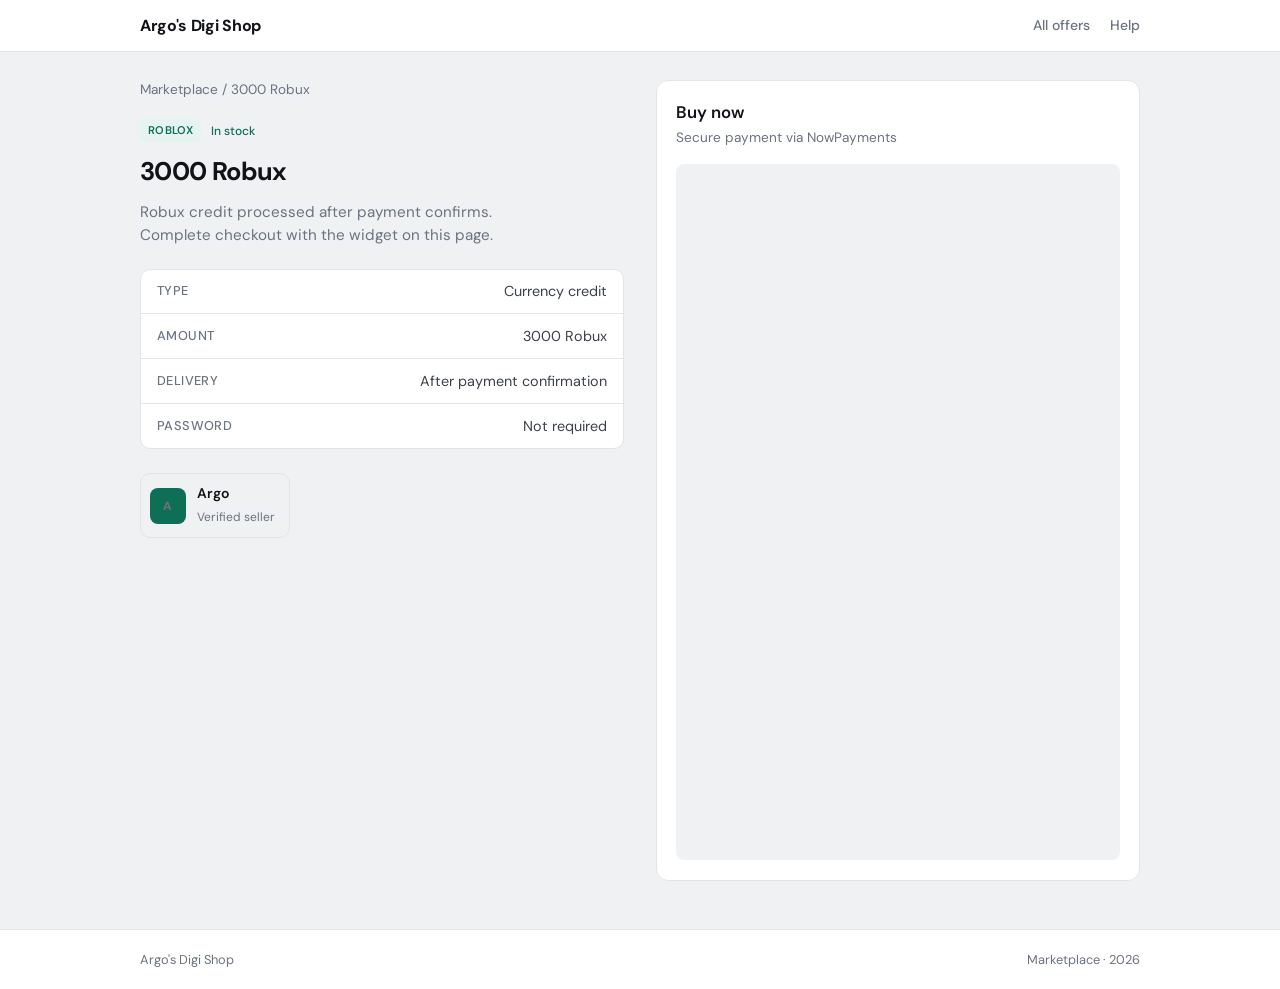
==== 3000-robux.html @ f6060c76 "Marketplace layout — product cards, seller meta, grid catalog" ====
<!DOCTYPE html>
<html lang="en">
<head>
  <meta charset="UTF-8">
  <meta name="viewport" content="width=device-width, initial-scale=1.0">
  <title>3000 Robux — Argo's Digi Shop</title>
  <meta name="description" content="Buy 3000 Robux. Secure NowPayments checkout.">
  <link rel="stylesheet" href="style.css">
  <link rel="preconnect" href="https://fonts.googleapis.com">
  <link rel="preconnect" href="https://fonts.gstatic.com" crossorigin>
  <link href="https://fonts.googleapis.com/css2?family=DM+Sans:ital,opsz,wght@0,9..40,400;0,9..40,500;0,9..40,600;0,9..40,700;1,9..40,400&display=swap" rel="stylesheet">
</head>
<body>
  <header class="header">
    <div class="wrap header-row">
      <a href="index.html" class="logo">Argo's Digi Shop</a>
      <nav class="nav">
        <a href="index.html#listings">All offers</a>
        <a href="index.html#faq">Help</a>
      </nav>
    </div>
  </header>

  <main>
    <section class="offer-page">
      <div class="wrap offer-layout">
        <div class="offer-detail">
          <p class="breadcrumb"><a href="index.html">Marketplace</a> / 3000 Robux</p>
          <div class="offer-detail-head">
            <span class="offer-cat">Roblox</span>
            <span class="offer-stock">In stock</span>
          </div>
          <h1>3000 Robux</h1>
          <p class="offer-lede">Robux credit processed after payment confirms. Complete checkout with the widget on this page.</p>
          <ul class="offer-specs">
            <li><span>Type</span> Currency credit</li>
            <li><span>Amount</span> 3000 Robux</li>
            <li><span>Delivery</span> After payment confirmation</li>
            <li><span>Password</span> Not required</li>
          </ul>
          <div class="seller-chip inline">
            <span class="seller-avatar">A</span>
            <div>
              <strong>Argo</strong>
              <span>Verified seller</span>
            </div>
          </div>
        </div>
        <div class="checkout-panel">
          <h2>Buy now</h2>
          <p class="checkout-note">Secure payment via NowPayments</p>
          <div class="widget">
            <iframe
              src="https://nowpayments.io/embeds/payment-widget?iid=6103315017"
              width="410"
              height="696"
              frameborder="0"
              scrolling="no"
              style="overflow-y: hidden;"
              title="Payment widget"
            ></iframe>
          </div>
        </div>
      </div>
    </section>
  </main>

  <footer class="footer">
    <div class="wrap footer-row">
      <span>Argo's Digi Shop</span>
      <span>Marketplace · 2026</span>
    </div>
  </footer>
</body>
</html>
---- style.css ----
* {
  margin: 0;
  padding: 0;
  box-sizing: border-box;
}

:root {
  --bg: #f0f1f3;
  --surface: #ffffff;
  --ink: #111318;
  --ink-soft: #3c414b;
  --muted: #6b7280;
  --line: #e2e4e8;
  --line-strong: #cdd1d8;
  --accent: #0f6e56;
  --accent-soft: #e6f4ef;
  --stock: #0f6e56;
  --font: "DM Sans", system-ui, -apple-system, sans-serif;
}

html {
  scroll-behavior: smooth;
}

body {
  font-family: var(--font);
  background: var(--bg);
  color: var(--ink);
  line-height: 1.5;
  min-height: 100vh;
  display: flex;
  flex-direction: column;
  -webkit-font-smoothing: antialiased;
}

.wrap {
  width: 100%;
  max-width: 1040px;
  margin: 0 auto;
  padding: 0 1.25rem;
}

/* Header */
.header {
  background: var(--surface);
  border-bottom: 1px solid var(--line);
  padding: 0.85rem 0;
  position: sticky;
  top: 0;
  z-index: 20;
}

.header-row {
  display: flex;
  align-items: center;
  gap: 1.25rem;
}

.logo {
  font-weight: 700;
  font-size: 1rem;
  color: var(--ink);
  text-decoration: none;
  letter-spacing: -0.02em;
  white-space: nowrap;
}

.header-search {
  flex: 1;
  max-width: 320px;
}

.header-search input {
  width: 100%;
  padding: 0.5rem 0.85rem;
  border: 1px solid var(--line);
  border-radius: 8px;
  font: inherit;
  font-size: 0.875rem;
  background: var(--bg);
  color: var(--muted);
}

.nav {
  display: flex;
  gap: 1.25rem;
  margin-left: auto;
}

.nav a {
  color: var(--muted);
  text-decoration: none;
  font-size: 0.875rem;
  font-weight: 500;
}

.nav a:hover {
  color: var(--ink);
}

/* Market bar */
.market-bar {
  background: var(--surface);
  border-bottom: 1px solid var(--line);
  padding: 1.5rem 0;
}

.market-bar-inner {
  display: flex;
  align-items: center;
  justify-content: space-between;
  gap: 1.5rem;
}

.market-bar h1 {
  font-size: 1.35rem;
  font-weight: 700;
  letter-spacing: -0.02em;
  margin-bottom: 0.2rem;
}

.market-bar p {
  color: var(--muted);
  font-size: 0.9rem;
}

.seller-chip {
  display: flex;
  align-items: center;
  gap: 0.7rem;
  background: var(--bg);
  border: 1px solid var(--line);
  border-radius: 10px;
  padding: 0.55rem 0.85rem 0.55rem 0.55rem;
}

.seller-chip.inline {
  margin-top: 1.5rem;
  width: fit-content;
}

.seller-avatar {
  width: 36px;
  height: 36px;
  border-radius: 8px;
  background: var(--accent);
  color: #fff;
  display: flex;
  align-items: center;
  justify-content: center;
  font-weight: 700;
  font-size: 0.9rem;
  flex-shrink: 0;
}

.seller-chip strong {
  display: block;
  font-size: 0.875rem;
  font-weight: 600;
}

.seller-chip span {
  font-size: 0.75rem;
  color: var(--muted);
}

/* Filters */
.filters-bar {
  padding: 0.85rem 0;
  border-bottom: 1px solid var(--line);
  background: var(--surface);
}

.filters-row {
  display: flex;
  align-items: center;
  gap: 0.5rem;
  flex-wrap: wrap;
}

.filter {
  font-size: 0.8rem;
  font-weight: 500;
  padding: 0.35rem 0.75rem;
  border-radius: 999px;
  border: 1px solid var(--line);
  color: var(--muted);
  background: var(--surface);
  cursor: default;
}

.filter.active {
  background: var(--ink);
  color: #fff;
  border-color: var(--ink);
}

.result-count {
  margin-left: auto;
  font-size: 0.8rem;
  color: var(--muted);
}

/* Listings grid */
.listings {
  padding: 1.5rem 0 3rem;
}

.listings-grid {
  display: grid;
  grid-template-columns: repeat(2, 1fr);
  gap: 1rem;
}

.offer {
  background: var(--surface);
  border: 1px solid var(--line);
  border-radius: 12px;
  padding: 1.2rem 1.25rem;
  text-decoration: none;
  color: inherit;
  display: flex;
  flex-direction: column;
  transition: border-color 0.15s, box-shadow 0.15s;
}

.offer:hover {
  border-color: var(--line-strong);
  box-shadow: 0 2px 12px rgba(17, 19, 24, 0.06);
}

.offer-top {
  display: flex;
  align-items: center;
  justify-content: space-between;
  margin-bottom: 0.75rem;
}

.offer-cat {
  font-size: 0.7rem;
  font-weight: 600;
  letter-spacing: 0.03em;
  text-transform: uppercase;
  color: var(--accent);
  background: var(--accent-soft);
  padding: 0.2rem 0.5rem;
  border-radius: 4px;
}

.offer-stock {
  font-size: 0.75rem;
  font-weight: 500;
  color: var(--stock);
}

.offer h2 {
  font-size: 1.1rem;
  font-weight: 600;
  letter-spacing: -0.015em;
  margin-bottom: 0.35rem;
}

.offer-desc {
  color: var(--muted);
  font-size: 0.875rem;
  flex: 1;
  margin-bottom: 1rem;
}

.offer-bottom {
  display: flex;
  align-items: center;
  justify-content: space-between;
  padding-top: 0.9rem;
  border-top: 1px solid var(--line);
}

.price-label {
  display: block;
  font-size: 0.7rem;
  color: var(--muted);
  text-transform: uppercase;
  letter-spacing: 0.04em;
}

.price-val {
  font-weight: 600;
  font-size: 0.95rem;
}

.offer-btn {
  font-size: 0.85rem;
  font-weight: 600;
  background: var(--ink);
  color: #fff;
  padding: 0.45rem 0.9rem;
  border-radius: 7px;
}

.offer:hover .offer-btn {
  background: var(--accent);
}

/* FAQ */
.faq {
  padding: 2.5rem 0 3.5rem;
  border-top: 1px solid var(--line);
  background: var(--surface);
}

.section-title {
  font-size: 1.05rem;
  font-weight: 600;
  margin-bottom: 1.25rem;
  letter-spacing: -0.01em;
}

.faq-grid {
  display: grid;
  grid-template-columns: repeat(3, 1fr);
  gap: 1.5rem;
}

.faq-item h3 {
  font-size: 0.9rem;
  font-weight: 600;
  margin-bottom: 0.35rem;
}

.faq-item p {
  color: var(--muted);
  font-size: 0.875rem;
}

/* Offer detail page */
.offer-page {
  padding: 1.75rem 0 3rem;
}

.offer-layout {
  display: grid;
  grid-template-columns: 1fr 1fr;
  gap: 2rem;
  align-items: start;
}

.breadcrumb {
  font-size: 0.85rem;
  color: var(--muted);
  margin-bottom: 1.15rem;
}

.breadcrumb a {
  color: var(--muted);
  text-decoration: none;
}

.breadcrumb a:hover {
  color: var(--ink);
}

.offer-detail-head {
  display: flex;
  align-items: center;
  gap: 0.65rem;
  margin-bottom: 0.65rem;
}

.offer-detail h1 {
  font-size: 1.6rem;
  font-weight: 700;
  letter-spacing: -0.025em;
  margin-bottom: 0.65rem;
}

.offer-lede {
  color: var(--muted);
  font-size: 0.95rem;
  margin-bottom: 1.35rem;
  max-width: 40ch;
}

.offer-specs {
  list-style: none;
  border: 1px solid var(--line);
  border-radius: 10px;
  background: var(--surface);
  overflow: hidden;
}

.offer-specs li {
  display: flex;
  justify-content: space-between;
  gap: 1rem;
  padding: 0.7rem 1rem;
  font-size: 0.9rem;
  border-bottom: 1px solid var(--line);
  color: var(--ink-soft);
}

.offer-specs li:last-child {
  border-bottom: none;
}

.offer-specs li span {
  color: var(--muted);
  font-weight: 500;
  font-size: 0.8rem;
  text-transform: uppercase;
  letter-spacing: 0.03em;
}

.checkout-panel {
  background: var(--surface);
  border: 1px solid var(--line);
  border-radius: 12px;
  padding: 1.2rem;
  position: sticky;
  top: 4.5rem;
}

.checkout-panel h2 {
  font-size: 1.05rem;
  font-weight: 600;
  margin-bottom: 0.15rem;
}

.checkout-note {
  color: var(--muted);
  font-size: 0.85rem;
  margin-bottom: 1rem;
}

.widget {
  display: flex;
  justify-content: center;
  overflow: hidden;
  border-radius: 8px;
  background: var(--bg);
}

.widget iframe {
  max-width: 100%;
  border: none;
}

/* Footer */
.footer {
  margin-top: auto;
  padding: 1.25rem 0;
  border-top: 1px solid var(--line);
  background: var(--surface);
}

.footer-row {
  display: flex;
  justify-content: space-between;
  font-size: 0.8rem;
  color: var(--muted);
}

@media (max-width: 800px) {
  .listings-grid {
    grid-template-columns: 1fr;
  }

  .faq-grid {
    grid-template-columns: 1fr;
  }

  .offer-layout {
    grid-template-columns: 1fr;
  }

  .checkout-panel {
    position: static;
  }

  .market-bar-inner {
    flex-direction: column;
    align-items: flex-start;
  }

  .header-search {
    display: none;
  }
}
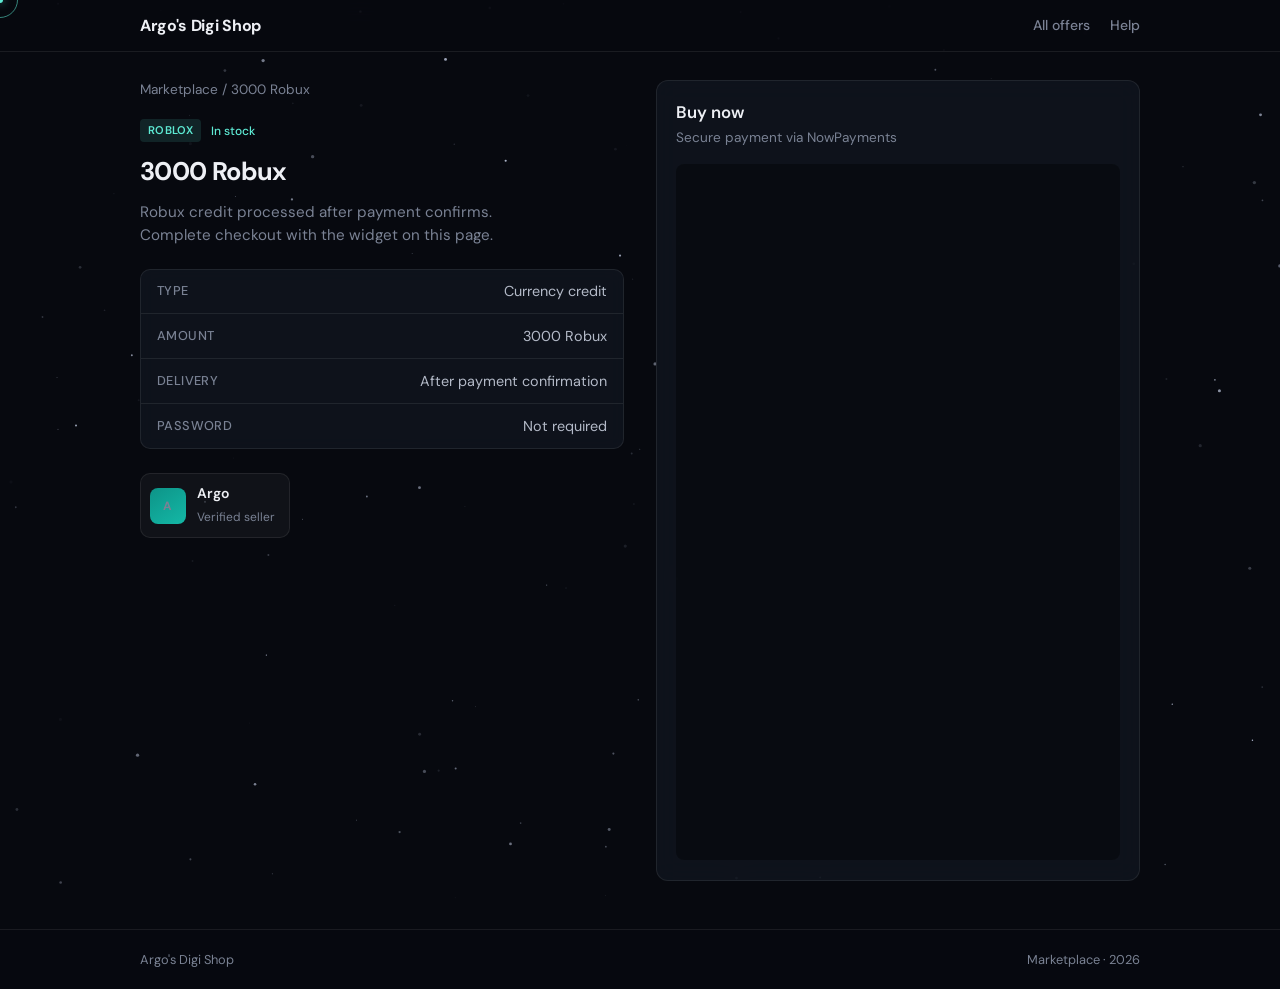
==== commit 2bb0088f: "Dark space theme, starfield, custom cursor, Korblox Deathspeaker" ====
--- a/3000-robux.html
+++ b/3000-robux.html
@@ -11,6 +11,10 @@
   <link href="https://fonts.googleapis.com/css2?family=DM+Sans:ital,opsz,wght@0,9..40,400;0,9..40,500;0,9..40,600;0,9..40,700;1,9..40,400&display=swap" rel="stylesheet">
 </head>
 <body>
+  <canvas id="stars" aria-hidden="true"></canvas>
+  <div class="cursor" id="cursor"></div>
+  <div class="cursor-dot" id="cursor-dot"></div>
+
   <header class="header">
     <div class="wrap header-row">
       <a href="index.html" class="logo">Argo's Digi Shop</a>
@@ -71,5 +75,8 @@
       <span>Marketplace · 2026</span>
     </div>
   </footer>
+
+  <script src="stars.js"></script>
+  <script src="cursor.js"></script>
 </body>
 </html>
--- a/style.css
+++ b/style.css
@@ -5,16 +5,17 @@
 }
 
 :root {
-  --bg: #f0f1f3;
-  --surface: #ffffff;
-  --ink: #111318;
-  --ink-soft: #3c414b;
-  --muted: #6b7280;
-  --line: #e2e4e8;
-  --line-strong: #cdd1d8;
-  --accent: #0f6e56;
-  --accent-soft: #e6f4ef;
-  --stock: #0f6e56;
+  --bg: #07090f;
+  --surface: rgba(16, 20, 30, 0.85);
+  --surface-solid: #10141e;
+  --ink: #eef0f5;
+  --ink-soft: #b4bac8;
+  --muted: #7a8294;
+  --line: rgba(255, 255, 255, 0.08);
+  --line-strong: rgba(255, 255, 255, 0.14);
+  --accent: #5eead4;
+  --accent-soft: rgba(94, 234, 212, 0.12);
+  --stock: #5eead4;
   --font: "DM Sans", system-ui, -apple-system, sans-serif;
 }
 
@@ -31,6 +32,58 @@
   display: flex;
   flex-direction: column;
   -webkit-font-smoothing: antialiased;
+  cursor: none;
+  position: relative;
+}
+
+body.touch {
+  cursor: auto;
+}
+
+#stars {
+  position: fixed;
+  inset: 0;
+  width: 100%;
+  height: 100%;
+  z-index: 0;
+  pointer-events: none;
+}
+
+.cursor,
+.cursor-dot {
+  position: fixed;
+  top: 0;
+  left: 0;
+  pointer-events: none;
+  z-index: 9999;
+  border-radius: 50%;
+  transform: translate(-50%, -50%);
+}
+
+.cursor {
+  width: 36px;
+  height: 36px;
+  border: 1.5px solid rgba(94, 234, 212, 0.55);
+  transition: width 0.15s, height 0.15s, border-color 0.15s, background 0.15s;
+}
+
+.cursor.hover {
+  width: 48px;
+  height: 48px;
+  border-color: var(--accent);
+  background: rgba(94, 234, 212, 0.08);
+}
+
+.cursor-dot {
+  width: 6px;
+  height: 6px;
+  background: var(--accent);
+  box-shadow: 0 0 10px rgba(94, 234, 212, 0.6);
+}
+
+body.touch .cursor,
+body.touch .cursor-dot {
+  display: none;
 }
 
 .wrap {
@@ -38,11 +91,22 @@
   max-width: 1040px;
   margin: 0 auto;
   padding: 0 1.25rem;
+  position: relative;
+  z-index: 1;
+}
+
+main,
+.header,
+.footer {
+  position: relative;
+  z-index: 1;
 }
 
 /* Header */
 .header {
-  background: var(--surface);
+  background: rgba(7, 9, 15, 0.75);
+  backdrop-filter: blur(14px);
+  -webkit-backdrop-filter: blur(14px);
   border-bottom: 1px solid var(--line);
   padding: 0.85rem 0;
   position: sticky;
@@ -77,7 +141,11 @@
   border-radius: 8px;
   font: inherit;
   font-size: 0.875rem;
-  background: var(--bg);
+  background: rgba(255, 255, 255, 0.04);
+  color: var(--muted);
+}
+
+.header-search input::placeholder {
   color: var(--muted);
 }
 
@@ -100,9 +168,10 @@
 
 /* Market bar */
 .market-bar {
-  background: var(--surface);
+  background: rgba(16, 20, 30, 0.55);
   border-bottom: 1px solid var(--line);
   padding: 1.5rem 0;
+  backdrop-filter: blur(8px);
 }
 
 .market-bar-inner {
@@ -128,7 +197,7 @@
   display: flex;
   align-items: center;
   gap: 0.7rem;
-  background: var(--bg);
+  background: rgba(255, 255, 255, 0.04);
   border: 1px solid var(--line);
   border-radius: 10px;
   padding: 0.55rem 0.85rem 0.55rem 0.55rem;
@@ -143,8 +212,8 @@
   width: 36px;
   height: 36px;
   border-radius: 8px;
-  background: var(--accent);
-  color: #fff;
+  background: linear-gradient(145deg, #0d9488, #14b8a6);
+  color: #042f2e;
   display: flex;
   align-items: center;
   justify-content: center;
@@ -168,7 +237,7 @@
 .filters-bar {
   padding: 0.85rem 0;
   border-bottom: 1px solid var(--line);
-  background: var(--surface);
+  background: rgba(16, 20, 30, 0.4);
 }
 
 .filters-row {
@@ -185,13 +254,13 @@
   border-radius: 999px;
   border: 1px solid var(--line);
   color: var(--muted);
-  background: var(--surface);
-  cursor: default;
+  background: transparent;
+  cursor: none;
 }
 
 .filter.active {
   background: var(--ink);
-  color: #fff;
+  color: var(--bg);
   border-color: var(--ink);
 }
 
@@ -201,7 +270,7 @@
   color: var(--muted);
 }
 
-/* Listings grid */
+/* Listings */
 .listings {
   padding: 1.5rem 0 3rem;
 }
@@ -221,12 +290,14 @@
   color: inherit;
   display: flex;
   flex-direction: column;
-  transition: border-color 0.15s, box-shadow 0.15s;
+  backdrop-filter: blur(10px);
+  transition: border-color 0.15s, box-shadow 0.15s, background 0.15s;
 }
 
 .offer:hover {
-  border-color: var(--line-strong);
-  box-shadow: 0 2px 12px rgba(17, 19, 24, 0.06);
+  border-color: rgba(94, 234, 212, 0.35);
+  box-shadow: 0 0 24px rgba(94, 234, 212, 0.08);
+  background: rgba(20, 26, 38, 0.9);
 }
 
 .offer-top {
@@ -292,20 +363,23 @@
   font-size: 0.85rem;
   font-weight: 600;
   background: var(--ink);
-  color: #fff;
+  color: var(--bg);
   padding: 0.45rem 0.9rem;
   border-radius: 7px;
+  transition: background 0.15s, color 0.15s;
 }
 
 .offer:hover .offer-btn {
   background: var(--accent);
+  color: #042f2e;
 }
 
 /* FAQ */
 .faq {
   padding: 2.5rem 0 3.5rem;
   border-top: 1px solid var(--line);
-  background: var(--surface);
+  background: rgba(16, 20, 30, 0.5);
+  backdrop-filter: blur(8px);
 }
 
 .section-title {
@@ -332,7 +406,7 @@
   font-size: 0.875rem;
 }
 
-/* Offer detail page */
+/* Offer page */
 .offer-page {
   padding: 1.75rem 0 3rem;
 }
@@ -386,6 +460,7 @@
   border-radius: 10px;
   background: var(--surface);
   overflow: hidden;
+  backdrop-filter: blur(8px);
 }
 
 .offer-specs li {
@@ -417,6 +492,7 @@
   padding: 1.2rem;
   position: sticky;
   top: 4.5rem;
+  backdrop-filter: blur(12px);
 }
 
 .checkout-panel h2 {
@@ -436,7 +512,7 @@
   justify-content: center;
   overflow: hidden;
   border-radius: 8px;
-  background: var(--bg);
+  background: rgba(0, 0, 0, 0.35);
 }
 
 .widget iframe {
@@ -449,7 +525,7 @@
   margin-top: auto;
   padding: 1.25rem 0;
   border-top: 1px solid var(--line);
-  background: var(--surface);
+  background: rgba(7, 9, 15, 0.8);
 }
 
 .footer-row {
@@ -485,3 +561,9 @@
     display: none;
   }
 }
+
+@media (prefers-reduced-motion: reduce) {
+  .cursor {
+    transition: none;
+  }
+}
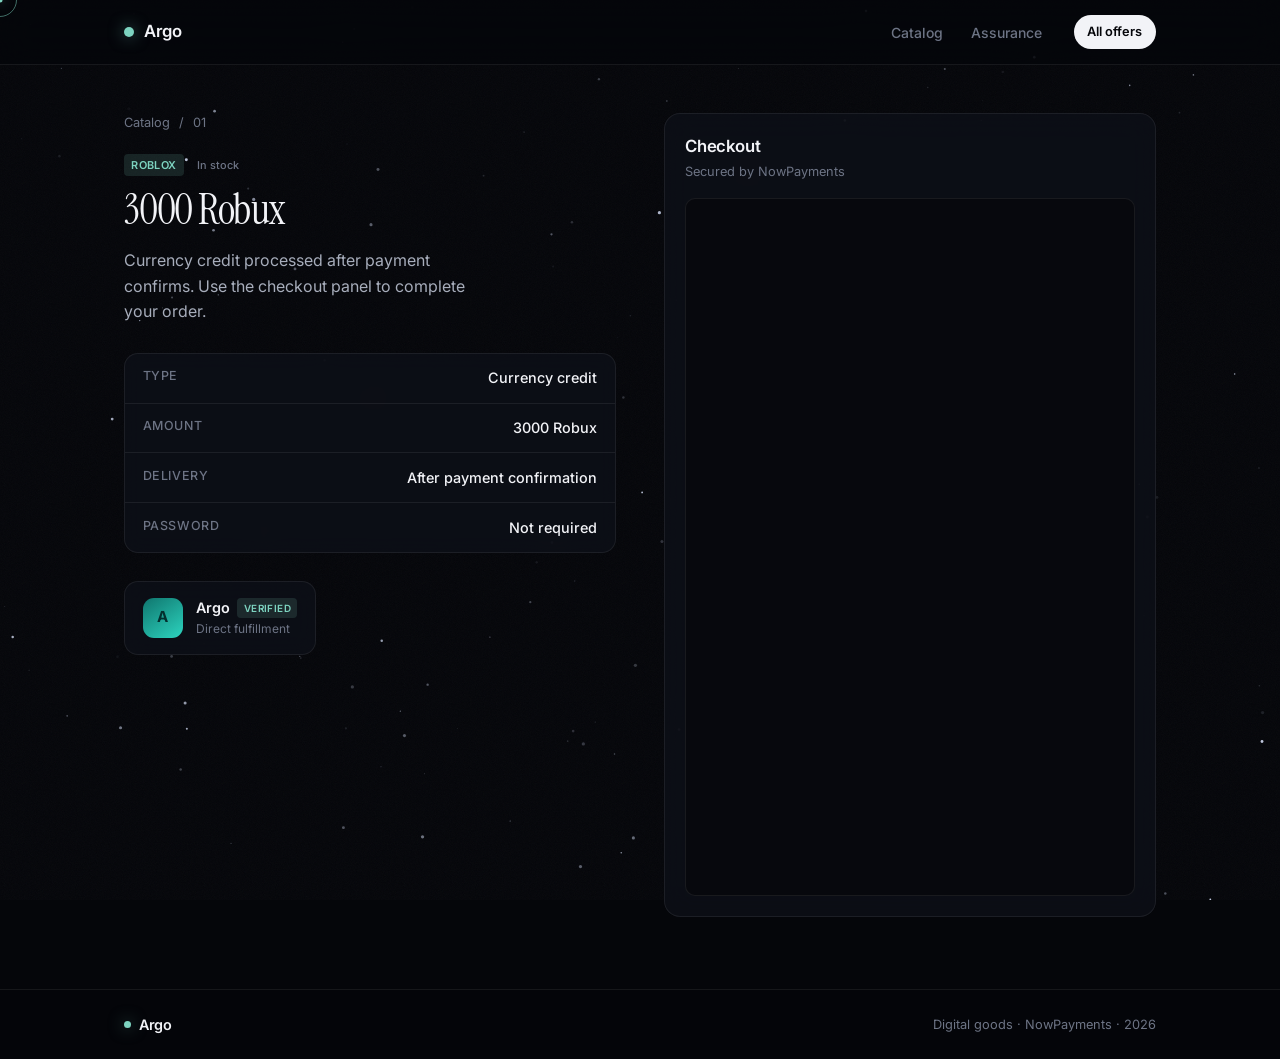
==== commit 09fb8955: "Full redesign — world-class marketplace UX" ====
--- a/3000-robux.html
+++ b/3000-robux.html
@@ -3,79 +3,74 @@
 <head>
   <meta charset="UTF-8">
   <meta name="viewport" content="width=device-width, initial-scale=1.0">
-  <title>3000 Robux — Argo's Digi Shop</title>
-  <meta name="description" content="Buy 3000 Robux. Secure NowPayments checkout.">
+  <title>3000 Robux — Argo</title>
+  <meta name="description" content="3000 Robux. Secure NowPayments checkout.">
   <link rel="stylesheet" href="style.css">
   <link rel="preconnect" href="https://fonts.googleapis.com">
   <link rel="preconnect" href="https://fonts.gstatic.com" crossorigin>
-  <link href="https://fonts.googleapis.com/css2?family=DM+Sans:ital,opsz,wght@0,9..40,400;0,9..40,500;0,9..40,600;0,9..40,700;1,9..40,400&display=swap" rel="stylesheet">
+  <link href="https://fonts.googleapis.com/css2?family=Instrument+Serif:ital@0;1&family=Inter:wght@400;450;500;600;700&display=swap" rel="stylesheet">
 </head>
 <body>
   <canvas id="stars" aria-hidden="true"></canvas>
   <div class="cursor" id="cursor"></div>
   <div class="cursor-dot" id="cursor-dot"></div>
+  <div class="noise" aria-hidden="true"></div>
 
-  <header class="header">
-    <div class="wrap header-row">
-      <a href="index.html" class="logo">Argo's Digi Shop</a>
-      <nav class="nav">
-        <a href="index.html#listings">All offers</a>
-        <a href="index.html#faq">Help</a>
+  <header class="site-header">
+    <div class="shell header-inner">
+      <a href="index.html" class="brand"><span class="brand-mark"></span> Argo</a>
+      <nav class="primary-nav">
+        <a href="index.html#catalog">Catalog</a>
+        <a href="index.html#assurance">Assurance</a>
       </nav>
+      <a href="index.html#catalog" class="header-cta">All offers</a>
     </div>
   </header>
 
   <main>
-    <section class="offer-page">
-      <div class="wrap offer-layout">
-        <div class="offer-detail">
-          <p class="breadcrumb"><a href="index.html">Marketplace</a> / 3000 Robux</p>
-          <div class="offer-detail-head">
-            <span class="offer-cat">Roblox</span>
-            <span class="offer-stock">In stock</span>
+    <section class="product">
+      <div class="shell product-grid">
+        <div class="product-info">
+          <p class="crumb"><a href="index.html">Catalog</a> <span>/</span> 01</p>
+          <div class="offer-tags">
+            <span class="tag">Roblox</span>
+            <span class="tag-soft">In stock</span>
           </div>
           <h1>3000 Robux</h1>
-          <p class="offer-lede">Robux credit processed after payment confirms. Complete checkout with the widget on this page.</p>
-          <ul class="offer-specs">
-            <li><span>Type</span> Currency credit</li>
-            <li><span>Amount</span> 3000 Robux</li>
-            <li><span>Delivery</span> After payment confirmation</li>
-            <li><span>Password</span> Not required</li>
-          </ul>
-          <div class="seller-chip inline">
-            <span class="seller-avatar">A</span>
+          <p class="product-lead">Currency credit processed after payment confirms. Use the checkout panel to complete your order.</p>
+          <dl class="spec-list">
+            <div><dt>Type</dt><dd>Currency credit</dd></div>
+            <div><dt>Amount</dt><dd>3000 Robux</dd></div>
+            <div><dt>Delivery</dt><dd>After payment confirmation</dd></div>
+            <div><dt>Password</dt><dd>Not required</dd></div>
+          </dl>
+          <div class="seller-card compact">
+            <div class="seller-avatar">A</div>
             <div>
-              <strong>Argo</strong>
-              <span>Verified seller</span>
+              <p class="seller-name">Argo <span class="pill">Verified</span></p>
+              <p class="seller-meta">Direct fulfillment</p>
             </div>
           </div>
         </div>
-        <div class="checkout-panel">
-          <h2>Buy now</h2>
-          <p class="checkout-note">Secure payment via NowPayments</p>
+        <aside class="checkout">
+          <div class="checkout-head">
+            <h2>Checkout</h2>
+            <p>Secured by NowPayments</p>
+          </div>
           <div class="widget">
-            <iframe
-              src="https://nowpayments.io/embeds/payment-widget?iid=6103315017"
-              width="410"
-              height="696"
-              frameborder="0"
-              scrolling="no"
-              style="overflow-y: hidden;"
-              title="Payment widget"
-            ></iframe>
+            <iframe src="https://nowpayments.io/embeds/payment-widget?iid=6103315017" width="410" height="696" frameborder="0" scrolling="no" style="overflow-y: hidden;" title="Payment"></iframe>
           </div>
-        </div>
+        </aside>
       </div>
     </section>
   </main>
 
-  <footer class="footer">
-    <div class="wrap footer-row">
-      <span>Argo's Digi Shop</span>
-      <span>Marketplace · 2026</span>
+  <footer class="site-footer">
+    <div class="shell footer-inner">
+      <div class="footer-brand"><span class="brand-mark small"></span> Argo</div>
+      <p>Digital goods · NowPayments · 2026</p>
     </div>
   </footer>
-
   <script src="stars.js"></script>
   <script src="cursor.js"></script>
 </body>
--- a/style.css
+++ b/style.css
@@ -1,32 +1,29 @@
-* {
-  margin: 0;
-  padding: 0;
-  box-sizing: border-box;
-}
+* { margin: 0; padding: 0; box-sizing: border-box; }
 
 :root {
-  --bg: #07090f;
-  --surface: rgba(16, 20, 30, 0.85);
-  --surface-solid: #10141e;
-  --ink: #eef0f5;
-  --ink-soft: #b4bac8;
-  --muted: #7a8294;
-  --line: rgba(255, 255, 255, 0.08);
-  --line-strong: rgba(255, 255, 255, 0.14);
-  --accent: #5eead4;
-  --accent-soft: rgba(94, 234, 212, 0.12);
-  --stock: #5eead4;
-  --font: "DM Sans", system-ui, -apple-system, sans-serif;
-}
-
-html {
-  scroll-behavior: smooth;
-}
+  --bg: #05060a;
+  --bg-elev: #0b0d14;
+  --panel: rgba(14, 17, 26, 0.72);
+  --panel-solid: #0e111a;
+  --text: #f2f3f7;
+  --text-2: #a7adbb;
+  --text-3: #6d7485;
+  --line: rgba(255,255,255,0.07);
+  --line-2: rgba(255,255,255,0.12);
+  --accent: #7dd3c0;
+  --accent-dim: rgba(125, 211, 192, 0.14);
+  --serif: "Instrument Serif", Georgia, serif;
+  --sans: "Inter", system-ui, -apple-system, sans-serif;
+  --radius: 14px;
+  --ease: cubic-bezier(0.22, 1, 0.36, 1);
+}
+
+html { scroll-behavior: smooth; }
 
 body {
-  font-family: var(--font);
+  font-family: var(--sans);
   background: var(--bg);
-  color: var(--ink);
+  color: var(--text);
   line-height: 1.5;
   min-height: 100vh;
   display: flex;
@@ -36,9 +33,7 @@
   position: relative;
 }
 
-body.touch {
-  cursor: auto;
-}
+body.touch { cursor: auto; }
 
 #stars {
   position: fixed;
@@ -49,11 +44,19 @@
   pointer-events: none;
 }
 
-.cursor,
-.cursor-dot {
+.noise {
   position: fixed;
-  top: 0;
-  left: 0;
+  inset: 0;
+  z-index: 0;
+  pointer-events: none;
+  opacity: 0.035;
+  background-image: url("data:image/svg+xml,%3Csvg viewBox='0 0 256 256' xmlns='http://www.w3.org/2000/svg'%3E%3Cfilter id='n'%3E%3CfeTurbulence type='fractalNoise' baseFrequency='0.9' numOctaves='4' stitchTiles='stitch'/%3E%3C/filter%3E%3Crect width='100%25' height='100%25' filter='url(%23n)'/%3E%3C/svg%3E");
+  background-size: 200px;
+}
+
+.cursor, .cursor-dot {
+  position: fixed;
+  top: 0; left: 0;
   pointer-events: none;
   z-index: 9999;
   border-radius: 50%;
@@ -61,458 +64,578 @@
 }
 
 .cursor {
-  width: 36px;
-  height: 36px;
-  border: 1.5px solid rgba(94, 234, 212, 0.55);
-  transition: width 0.15s, height 0.15s, border-color 0.15s, background 0.15s;
+  width: 34px;
+  height: 34px;
+  border: 1px solid rgba(125, 211, 192, 0.5);
+  transition: width 0.18s var(--ease), height 0.18s var(--ease), border-color 0.18s, background 0.18s;
 }
 
 .cursor.hover {
-  width: 48px;
-  height: 48px;
+  width: 52px;
+  height: 52px;
   border-color: var(--accent);
-  background: rgba(94, 234, 212, 0.08);
+  background: rgba(125, 211, 192, 0.06);
 }
 
 .cursor-dot {
-  width: 6px;
-  height: 6px;
+  width: 5px;
+  height: 5px;
   background: var(--accent);
-  box-shadow: 0 0 10px rgba(94, 234, 212, 0.6);
+  box-shadow: 0 0 12px rgba(125, 211, 192, 0.55);
 }
 
 body.touch .cursor,
-body.touch .cursor-dot {
-  display: none;
-}
-
-.wrap {
+body.touch .cursor-dot { display: none; }
+
+.shell {
   width: 100%;
-  max-width: 1040px;
+  max-width: 1080px;
   margin: 0 auto;
-  padding: 0 1.25rem;
+  padding: 0 1.5rem;
   position: relative;
   z-index: 1;
 }
 
-main,
-.header,
-.footer {
-  position: relative;
-  z-index: 1;
-}
+main, .site-header, .site-footer { position: relative; z-index: 1; }
+
+/* Motion */
+@keyframes rise {
+  from { opacity: 0; transform: translateY(18px); }
+  to { opacity: 1; transform: translateY(0); }
+}
+
+@keyframes brand-in {
+  from { opacity: 0; transform: translateY(-6px); filter: blur(4px); }
+  to { opacity: 1; transform: translateY(0); filter: blur(0); }
+}
+
+.brand { animation: brand-in 0.9s var(--ease) both; }
+.primary-nav, .header-cta { animation: rise 0.7s var(--ease) 0.12s both; }
+.hero-copy { animation: rise 0.85s var(--ease) 0.2s both; }
+.hero-panel { animation: rise 0.85s var(--ease) 0.32s both; }
+.offer-row { animation: rise 0.6s var(--ease) both; }
+.offer-row:nth-child(1) { animation-delay: 0.45s; }
+.offer-row:nth-child(2) { animation-delay: 0.55s; }
+.offer-row:nth-child(3) { animation-delay: 0.65s; }
+.offer-row:nth-child(4) { animation-delay: 0.75s; }
 
 /* Header */
-.header {
-  background: rgba(7, 9, 15, 0.75);
-  backdrop-filter: blur(14px);
-  -webkit-backdrop-filter: blur(14px);
-  border-bottom: 1px solid var(--line);
-  padding: 0.85rem 0;
+.site-header {
   position: sticky;
   top: 0;
-  z-index: 20;
-}
-
-.header-row {
-  display: flex;
-  align-items: center;
-  gap: 1.25rem;
-}
-
-.logo {
-  font-weight: 700;
-  font-size: 1rem;
-  color: var(--ink);
+  z-index: 40;
+  background: rgba(5, 6, 10, 0.72);
+  backdrop-filter: blur(18px) saturate(1.2);
+  -webkit-backdrop-filter: blur(18px) saturate(1.2);
+  border-bottom: 1px solid var(--line);
+}
+
+.header-inner {
+  display: flex;
+  align-items: center;
+  gap: 2rem;
+  height: 64px;
+}
+
+.brand {
+  display: inline-flex;
+  align-items: center;
+  gap: 0.65rem;
   text-decoration: none;
-  letter-spacing: -0.02em;
-  white-space: nowrap;
-}
-
-.header-search {
-  flex: 1;
-  max-width: 320px;
-}
-
-.header-search input {
-  width: 100%;
-  padding: 0.5rem 0.85rem;
-  border: 1px solid var(--line);
-  border-radius: 8px;
-  font: inherit;
-  font-size: 0.875rem;
-  background: rgba(255, 255, 255, 0.04);
-  color: var(--muted);
-}
-
-.header-search input::placeholder {
-  color: var(--muted);
-}
-
-.nav {
-  display: flex;
-  gap: 1.25rem;
+  color: var(--text);
+  font-weight: 600;
+  font-size: 1.05rem;
+  letter-spacing: -0.03em;
+}
+
+.brand-mark {
+  width: 10px;
+  height: 10px;
+  border-radius: 50%;
+  background: var(--accent);
+  box-shadow: 0 0 16px rgba(125, 211, 192, 0.55);
+}
+
+.brand-mark.small {
+  width: 7px;
+  height: 7px;
+}
+
+.primary-nav {
+  display: flex;
+  gap: 1.75rem;
   margin-left: auto;
 }
 
-.nav a {
-  color: var(--muted);
+.primary-nav a {
+  color: var(--text-3);
   text-decoration: none;
   font-size: 0.875rem;
   font-weight: 500;
-}
-
-.nav a:hover {
-  color: var(--ink);
-}
-
-/* Market bar */
-.market-bar {
-  background: rgba(16, 20, 30, 0.55);
+  transition: color 0.15s;
+}
+
+.primary-nav a:hover { color: var(--text); }
+
+.header-cta {
+  font-size: 0.8rem;
+  font-weight: 600;
+  color: var(--bg);
+  background: var(--text);
+  text-decoration: none;
+  padding: 0.45rem 0.85rem;
+  border-radius: 999px;
+  transition: background 0.15s, color 0.15s;
+}
+
+.header-cta:hover {
+  background: var(--accent);
+  color: #042f2e;
+}
+
+/* Hero */
+.hero {
+  padding: 5rem 0 4rem;
   border-bottom: 1px solid var(--line);
-  padding: 1.5rem 0;
-  backdrop-filter: blur(8px);
-}
-
-.market-bar-inner {
-  display: flex;
-  align-items: center;
-  justify-content: space-between;
-  gap: 1.5rem;
-}
-
-.market-bar h1 {
-  font-size: 1.35rem;
-  font-weight: 700;
+}
+
+.hero-grid {
+  display: grid;
+  grid-template-columns: 1.2fr 0.8fr;
+  gap: 3.5rem;
+  align-items: end;
+}
+
+.hero-kicker {
+  font-size: 0.72rem;
+  font-weight: 600;
+  letter-spacing: 0.14em;
+  text-transform: uppercase;
+  color: var(--accent);
+  margin-bottom: 1.25rem;
+}
+
+.hero h1 {
+  font-family: var(--serif);
+  font-size: clamp(2.6rem, 6vw, 4rem);
+  font-weight: 400;
+  line-height: 1.05;
+  letter-spacing: -0.03em;
+  margin-bottom: 1.25rem;
+}
+
+.hero h1 em {
+  font-style: italic;
+  color: var(--text-2);
+}
+
+.hero-lead {
+  color: var(--text-2);
+  font-size: 1.05rem;
+  max-width: 34ch;
+  line-height: 1.65;
+  margin-bottom: 2rem;
+}
+
+.hero-actions {
+  display: flex;
+  flex-wrap: wrap;
+  gap: 0.85rem;
+  align-items: center;
+}
+
+.btn-primary {
+  display: inline-flex;
+  align-items: center;
+  background: var(--accent);
+  color: #042f2e;
+  text-decoration: none;
+  font-weight: 600;
+  font-size: 0.9rem;
+  padding: 0.8rem 1.25rem;
+  border-radius: 999px;
+  transition: transform 0.15s var(--ease), box-shadow 0.15s;
+  box-shadow: 0 0 0 1px rgba(255,255,255,0.08) inset, 0 8px 24px rgba(125, 211, 192, 0.2);
+}
+
+.btn-primary:hover {
+  transform: translateY(-1px);
+  box-shadow: 0 0 0 1px rgba(255,255,255,0.12) inset, 0 12px 28px rgba(125, 211, 192, 0.28);
+}
+
+.btn-text {
+  color: var(--text-2);
+  text-decoration: none;
+  font-size: 0.9rem;
+  font-weight: 500;
+  padding: 0.8rem 0.5rem;
+  transition: color 0.15s;
+}
+
+.btn-text:hover { color: var(--text); }
+
+.hero-panel {
+  display: grid;
+  grid-template-columns: 1fr 1fr;
+  gap: 0.75rem;
+}
+
+.stat-block {
+  background: var(--panel);
+  border: 1px solid var(--line);
+  border-radius: var(--radius);
+  padding: 1.15rem 1.1rem;
+  backdrop-filter: blur(12px);
+}
+
+.stat-value {
+  display: block;
+  font-family: var(--serif);
+  font-size: 1.75rem;
   letter-spacing: -0.02em;
-  margin-bottom: 0.2rem;
-}
-
-.market-bar p {
-  color: var(--muted);
-  font-size: 0.9rem;
-}
-
-.seller-chip {
-  display: flex;
-  align-items: center;
-  gap: 0.7rem;
-  background: rgba(255, 255, 255, 0.04);
+  margin-bottom: 0.15rem;
+}
+
+.stat-label {
+  font-size: 0.75rem;
+  color: var(--text-3);
+  font-weight: 500;
+}
+
+.seller-card {
+  grid-column: 1 / -1;
+  display: flex;
+  align-items: center;
+  gap: 0.85rem;
+  background: var(--panel);
   border: 1px solid var(--line);
-  border-radius: 10px;
-  padding: 0.55rem 0.85rem 0.55rem 0.55rem;
-}
-
-.seller-chip.inline {
-  margin-top: 1.5rem;
+  border-radius: var(--radius);
+  padding: 0.95rem 1.1rem;
+  backdrop-filter: blur(12px);
+}
+
+.seller-card.compact {
+  margin-top: 1.75rem;
   width: fit-content;
 }
 
 .seller-avatar {
-  width: 36px;
-  height: 36px;
-  border-radius: 8px;
-  background: linear-gradient(145deg, #0d9488, #14b8a6);
+  width: 40px;
+  height: 40px;
+  border-radius: 11px;
+  background: linear-gradient(145deg, #0f766e, #2dd4bf);
   color: #042f2e;
   display: flex;
   align-items: center;
   justify-content: center;
   font-weight: 700;
+  font-size: 0.95rem;
+  flex-shrink: 0;
+}
+
+.seller-name {
   font-size: 0.9rem;
-  flex-shrink: 0;
-}
-
-.seller-chip strong {
-  display: block;
+  font-weight: 600;
+  display: flex;
+  align-items: center;
+  gap: 0.45rem;
+}
+
+.pill {
+  font-size: 0.62rem;
+  font-weight: 600;
+  letter-spacing: 0.04em;
+  text-transform: uppercase;
+  color: var(--accent);
+  background: var(--accent-dim);
+  padding: 0.15rem 0.4rem;
+  border-radius: 4px;
+}
+
+.seller-meta {
+  font-size: 0.75rem;
+  color: var(--text-3);
+  margin-top: 0.1rem;
+}
+
+/* Catalog */
+.catalog {
+  padding: 4rem 0 3.5rem;
+}
+
+.section-bar {
+  display: flex;
+  align-items: baseline;
+  justify-content: space-between;
+  gap: 1rem;
+  margin-bottom: 1.75rem;
+  padding-bottom: 1rem;
+  border-bottom: 1px solid var(--line);
+}
+
+.section-bar h2 {
+  font-family: var(--serif);
+  font-size: 1.65rem;
+  font-weight: 400;
+  letter-spacing: -0.02em;
+}
+
+.section-bar p {
+  color: var(--text-3);
   font-size: 0.875rem;
-  font-weight: 600;
-}
-
-.seller-chip span {
-  font-size: 0.75rem;
-  color: var(--muted);
-}
-
-/* Filters */
-.filters-bar {
-  padding: 0.85rem 0;
+}
+
+.offer-list {
+  display: flex;
+  flex-direction: column;
+}
+
+.offer-row {
+  display: grid;
+  grid-template-columns: 3.5rem 1fr auto;
+  gap: 1.25rem;
+  align-items: center;
+  padding: 1.5rem 0.35rem;
   border-bottom: 1px solid var(--line);
-  background: rgba(16, 20, 30, 0.4);
-}
-
-.filters-row {
-  display: flex;
-  align-items: center;
-  gap: 0.5rem;
-  flex-wrap: wrap;
-}
-
-.filter {
-  font-size: 0.8rem;
-  font-weight: 500;
-  padding: 0.35rem 0.75rem;
-  border-radius: 999px;
-  border: 1px solid var(--line);
-  color: var(--muted);
-  background: transparent;
-  cursor: none;
-}
-
-.filter.active {
-  background: var(--ink);
-  color: var(--bg);
-  border-color: var(--ink);
-}
-
-.result-count {
-  margin-left: auto;
-  font-size: 0.8rem;
-  color: var(--muted);
-}
-
-/* Listings */
-.listings {
-  padding: 1.5rem 0 3rem;
-}
-
-.listings-grid {
-  display: grid;
-  grid-template-columns: repeat(2, 1fr);
-  gap: 1rem;
-}
-
-.offer {
-  background: var(--surface);
-  border: 1px solid var(--line);
-  border-radius: 12px;
-  padding: 1.2rem 1.25rem;
   text-decoration: none;
   color: inherit;
-  display: flex;
-  flex-direction: column;
-  backdrop-filter: blur(10px);
-  transition: border-color 0.15s, box-shadow 0.15s, background 0.15s;
-}
-
-.offer:hover {
-  border-color: rgba(94, 234, 212, 0.35);
-  box-shadow: 0 0 24px rgba(94, 234, 212, 0.08);
-  background: rgba(20, 26, 38, 0.9);
-}
-
-.offer-top {
-  display: flex;
-  align-items: center;
-  justify-content: space-between;
-  margin-bottom: 0.75rem;
-}
-
-.offer-cat {
-  font-size: 0.7rem;
-  font-weight: 600;
-  letter-spacing: 0.03em;
+  transition: background 0.2s, padding-left 0.25s var(--ease);
+  border-radius: 8px;
+}
+
+.offer-row:hover {
+  background: rgba(255,255,255,0.02);
+  padding-left: 0.65rem;
+}
+
+.offer-row:hover .offer-arrow {
+  transform: translateX(4px);
+  color: var(--accent);
+}
+
+.offer-index {
+  font-family: var(--serif);
+  font-size: 1.1rem;
+  color: var(--text-3);
+}
+
+.offer-tags {
+  display: flex;
+  gap: 0.45rem;
+  margin-bottom: 0.45rem;
+}
+
+.tag {
+  font-size: 0.68rem;
+  font-weight: 600;
+  letter-spacing: 0.04em;
   text-transform: uppercase;
   color: var(--accent);
-  background: var(--accent-soft);
-  padding: 0.2rem 0.5rem;
+  background: var(--accent-dim);
+  padding: 0.18rem 0.45rem;
   border-radius: 4px;
 }
 
-.offer-stock {
-  font-size: 0.75rem;
+.tag-soft {
+  font-size: 0.68rem;
   font-weight: 500;
-  color: var(--stock);
-}
-
-.offer h2 {
-  font-size: 1.1rem;
-  font-weight: 600;
-  letter-spacing: -0.015em;
-  margin-bottom: 0.35rem;
-}
-
-.offer-desc {
-  color: var(--muted);
-  font-size: 0.875rem;
-  flex: 1;
-  margin-bottom: 1rem;
-}
-
-.offer-bottom {
-  display: flex;
-  align-items: center;
-  justify-content: space-between;
-  padding-top: 0.9rem;
+  color: var(--text-3);
+  padding: 0.18rem 0.35rem;
+}
+
+.offer-body h3 {
+  font-size: 1.15rem;
+  font-weight: 600;
+  letter-spacing: -0.02em;
+  margin-bottom: 0.25rem;
+}
+
+.offer-body p {
+  color: var(--text-3);
+  font-size: 0.9rem;
+  max-width: 42ch;
+}
+
+.offer-side {
+  display: flex;
+  align-items: center;
+  gap: 1.25rem;
+  text-align: right;
+}
+
+.offer-price {
+  font-size: 0.85rem;
+  font-weight: 500;
+  color: var(--text-2);
+}
+
+.offer-arrow {
+  font-size: 1.15rem;
+  color: var(--text-3);
+  transition: transform 0.2s var(--ease), color 0.15s;
+}
+
+/* Assurance */
+.assurance {
+  padding: 3.5rem 0 5rem;
   border-top: 1px solid var(--line);
-}
-
-.price-label {
-  display: block;
-  font-size: 0.7rem;
-  color: var(--muted);
-  text-transform: uppercase;
-  letter-spacing: 0.04em;
-}
-
-.price-val {
-  font-weight: 600;
-  font-size: 0.95rem;
-}
-
-.offer-btn {
-  font-size: 0.85rem;
-  font-weight: 600;
-  background: var(--ink);
-  color: var(--bg);
-  padding: 0.45rem 0.9rem;
-  border-radius: 7px;
-  transition: background 0.15s, color 0.15s;
-}
-
-.offer:hover .offer-btn {
-  background: var(--accent);
-  color: #042f2e;
-}
-
-/* FAQ */
-.faq {
-  padding: 2.5rem 0 3.5rem;
-  border-top: 1px solid var(--line);
-  background: rgba(16, 20, 30, 0.5);
-  backdrop-filter: blur(8px);
-}
-
-.section-title {
-  font-size: 1.05rem;
-  font-weight: 600;
-  margin-bottom: 1.25rem;
-  letter-spacing: -0.01em;
-}
-
-.faq-grid {
+  background: rgba(11, 13, 20, 0.55);
+}
+
+.assurance-grid {
   display: grid;
   grid-template-columns: repeat(3, 1fr);
-  gap: 1.5rem;
-}
-
-.faq-item h3 {
+  gap: 1rem;
+}
+
+.assurance-card {
+  background: var(--panel);
+  border: 1px solid var(--line);
+  border-radius: var(--radius);
+  padding: 1.5rem 1.35rem;
+  backdrop-filter: blur(10px);
+  transition: border-color 0.2s;
+}
+
+.assurance-card:hover {
+  border-color: var(--line-2);
+}
+
+.assurance-num {
+  font-family: var(--serif);
+  font-size: 0.95rem;
+  color: var(--accent);
+  display: block;
+  margin-bottom: 0.85rem;
+}
+
+.assurance-card h3 {
+  font-size: 1.05rem;
+  font-weight: 600;
+  margin-bottom: 0.4rem;
+  letter-spacing: -0.015em;
+}
+
+.assurance-card p {
+  color: var(--text-3);
   font-size: 0.9rem;
-  font-weight: 600;
-  margin-bottom: 0.35rem;
-}
-
-.faq-item p {
-  color: var(--muted);
-  font-size: 0.875rem;
-}
-
-/* Offer page */
-.offer-page {
-  padding: 1.75rem 0 3rem;
-}
-
-.offer-layout {
+  line-height: 1.55;
+}
+
+/* Product */
+.product {
+  padding: 3rem 0 4.5rem;
+}
+
+.product-grid {
   display: grid;
   grid-template-columns: 1fr 1fr;
-  gap: 2rem;
+  gap: 3rem;
   align-items: start;
 }
 
-.breadcrumb {
-  font-size: 0.85rem;
-  color: var(--muted);
-  margin-bottom: 1.15rem;
-}
-
-.breadcrumb a {
-  color: var(--muted);
+.crumb {
+  font-size: 0.8rem;
+  color: var(--text-3);
+  margin-bottom: 1.35rem;
+}
+
+.crumb a {
+  color: var(--text-3);
   text-decoration: none;
 }
 
-.breadcrumb a:hover {
-  color: var(--ink);
-}
-
-.offer-detail-head {
-  display: flex;
-  align-items: center;
-  gap: 0.65rem;
-  margin-bottom: 0.65rem;
-}
-
-.offer-detail h1 {
-  font-size: 1.6rem;
-  font-weight: 700;
-  letter-spacing: -0.025em;
-  margin-bottom: 0.65rem;
-}
-
-.offer-lede {
-  color: var(--muted);
-  font-size: 0.95rem;
-  margin-bottom: 1.35rem;
-  max-width: 40ch;
-}
-
-.offer-specs {
-  list-style: none;
+.crumb a:hover { color: var(--text); }
+
+.crumb span { margin: 0 0.3rem; }
+
+.product-info .offer-tags {
+  margin-bottom: 0.75rem;
+}
+
+.product-info h1 {
+  font-family: var(--serif);
+  font-size: clamp(2rem, 4vw, 2.6rem);
+  font-weight: 400;
+  letter-spacing: -0.03em;
+  line-height: 1.1;
+  margin-bottom: 0.9rem;
+}
+
+.product-lead {
+  color: var(--text-2);
+  font-size: 1rem;
+  max-width: 36ch;
+  line-height: 1.6;
+  margin-bottom: 1.75rem;
+}
+
+.spec-list {
   border: 1px solid var(--line);
-  border-radius: 10px;
-  background: var(--surface);
+  border-radius: var(--radius);
   overflow: hidden;
-  backdrop-filter: blur(8px);
-}
-
-.offer-specs li {
+  background: var(--panel);
+  backdrop-filter: blur(10px);
+}
+
+.spec-list div {
   display: flex;
   justify-content: space-between;
   gap: 1rem;
-  padding: 0.7rem 1rem;
+  padding: 0.85rem 1.1rem;
+  border-bottom: 1px solid var(--line);
   font-size: 0.9rem;
-  border-bottom: 1px solid var(--line);
-  color: var(--ink-soft);
-}
-
-.offer-specs li:last-child {
-  border-bottom: none;
-}
-
-.offer-specs li span {
-  color: var(--muted);
+}
+
+.spec-list div:last-child { border-bottom: none; }
+
+.spec-list dt {
+  color: var(--text-3);
   font-weight: 500;
+  font-size: 0.78rem;
+  text-transform: uppercase;
+  letter-spacing: 0.05em;
+}
+
+.spec-list dd {
+  color: var(--text);
+  font-weight: 500;
+  text-align: right;
+}
+
+.checkout {
+  background: var(--panel);
+  border: 1px solid var(--line);
+  border-radius: calc(var(--radius) + 2px);
+  padding: 1.25rem;
+  position: sticky;
+  top: 5.25rem;
+  backdrop-filter: blur(16px);
+}
+
+.checkout-head {
+  margin-bottom: 1rem;
+}
+
+.checkout-head h2 {
+  font-size: 1.05rem;
+  font-weight: 600;
+  letter-spacing: -0.01em;
+}
+
+.checkout-head p {
+  color: var(--text-3);
   font-size: 0.8rem;
-  text-transform: uppercase;
-  letter-spacing: 0.03em;
-}
-
-.checkout-panel {
-  background: var(--surface);
-  border: 1px solid var(--line);
-  border-radius: 12px;
-  padding: 1.2rem;
-  position: sticky;
-  top: 4.5rem;
-  backdrop-filter: blur(12px);
-}
-
-.checkout-panel h2 {
-  font-size: 1.05rem;
-  font-weight: 600;
-  margin-bottom: 0.15rem;
-}
-
-.checkout-note {
-  color: var(--muted);
-  font-size: 0.85rem;
-  margin-bottom: 1rem;
+  margin-top: 0.2rem;
 }
 
 .widget {
   display: flex;
   justify-content: center;
   overflow: hidden;
-  border-radius: 8px;
-  background: rgba(0, 0, 0, 0.35);
+  border-radius: 10px;
+  background: rgba(0,0,0,0.35);
+  border: 1px solid var(--line);
 }
 
 .widget iframe {
@@ -521,49 +644,75 @@
 }
 
 /* Footer */
-.footer {
+.site-footer {
   margin-top: auto;
-  padding: 1.25rem 0;
   border-top: 1px solid var(--line);
-  background: rgba(7, 9, 15, 0.8);
-}
-
-.footer-row {
-  display: flex;
+  padding: 1.5rem 0;
+  background: rgba(5, 6, 10, 0.85);
+}
+
+.footer-inner {
+  display: flex;
+  align-items: center;
   justify-content: space-between;
+  gap: 1rem;
+}
+
+.footer-brand {
+  display: inline-flex;
+  align-items: center;
+  gap: 0.5rem;
+  font-weight: 600;
+  font-size: 0.9rem;
+  letter-spacing: -0.02em;
+}
+
+.site-footer p {
+  color: var(--text-3);
   font-size: 0.8rem;
-  color: var(--muted);
-}
-
-@media (max-width: 800px) {
-  .listings-grid {
+}
+
+@media (max-width: 860px) {
+  .hero-grid,
+  .product-grid,
+  .assurance-grid {
     grid-template-columns: 1fr;
   }
 
-  .faq-grid {
-    grid-template-columns: 1fr;
-  }
-
-  .offer-layout {
-    grid-template-columns: 1fr;
-  }
-
-  .checkout-panel {
+  .hero {
+    padding: 3.25rem 0 3rem;
+  }
+
+  .hero-panel {
+    max-width: 360px;
+  }
+
+  .offer-row {
+    grid-template-columns: 2.5rem 1fr;
+  }
+
+  .offer-side {
+    display: none;
+  }
+
+  .primary-nav {
+    display: none;
+  }
+
+  .checkout {
     position: static;
   }
 
-  .market-bar-inner {
+  .section-bar {
     flex-direction: column;
     align-items: flex-start;
-  }
-
-  .header-search {
-    display: none;
+    gap: 0.35rem;
   }
 }
 
 @media (prefers-reduced-motion: reduce) {
-  .cursor {
-    transition: none;
-  }
-}
+  .brand, .primary-nav, .header-cta, .hero-copy, .hero-panel, .offer-row {
+    animation: none !important;
+  }
+  .cursor { transition: none; }
+}
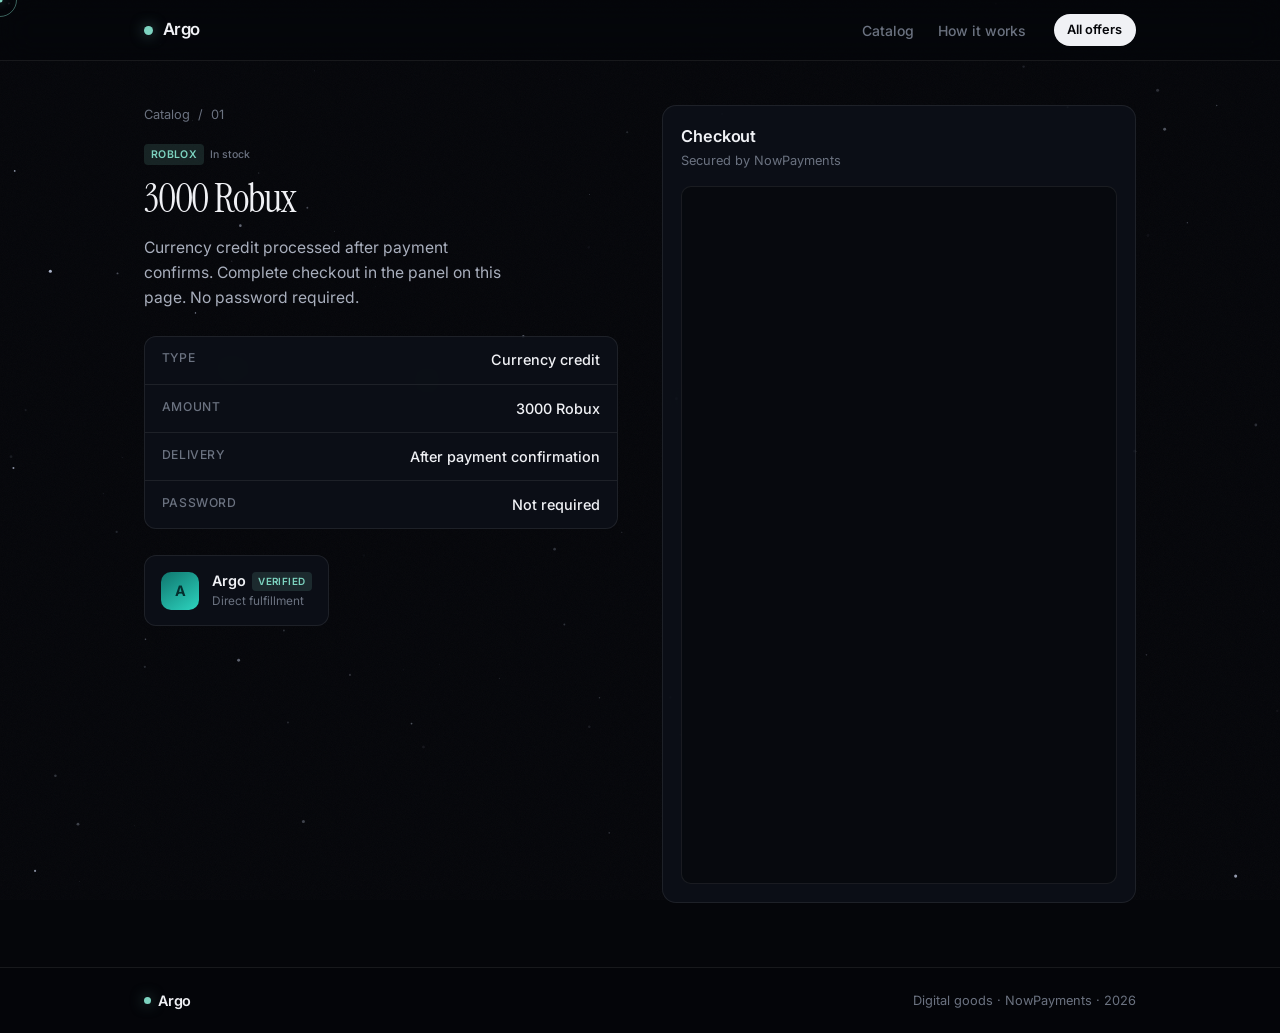
==== commit e671e13a: "Restart: production Argo marketplace — clean system, exact listings" ====
--- a/3000-robux.html
+++ b/3000-robux.html
@@ -4,26 +4,26 @@
   <meta charset="UTF-8">
   <meta name="viewport" content="width=device-width, initial-scale=1.0">
   <title>3000 Robux — Argo</title>
-  <meta name="description" content="3000 Robux. Secure NowPayments checkout.">
+  <meta name="description" content="Buy 3000 Robux. Currency credit after payment confirms. Secure NowPayments checkout.">
   <link rel="stylesheet" href="style.css">
   <link rel="preconnect" href="https://fonts.googleapis.com">
   <link rel="preconnect" href="https://fonts.gstatic.com" crossorigin>
-  <link href="https://fonts.googleapis.com/css2?family=Instrument+Serif:ital@0;1&family=Inter:wght@400;450;500;600;700&display=swap" rel="stylesheet">
+  <link href="https://fonts.googleapis.com/css2?family=Instrument+Serif:ital@0;1&family=Inter:wght@400;500;600;700&display=swap" rel="stylesheet">
 </head>
 <body>
   <canvas id="stars" aria-hidden="true"></canvas>
-  <div class="cursor" id="cursor"></div>
-  <div class="cursor-dot" id="cursor-dot"></div>
   <div class="noise" aria-hidden="true"></div>
+  <div class="cursor" id="cursor" aria-hidden="true"></div>
+  <div class="cursor-dot" id="cursor-dot" aria-hidden="true"></div>
 
   <header class="site-header">
     <div class="shell header-inner">
-      <a href="index.html" class="brand"><span class="brand-mark"></span> Argo</a>
-      <nav class="primary-nav">
+      <a href="index.html" class="brand"><span class="brand-mark" aria-hidden="true"></span> Argo</a>
+      <nav class="nav" aria-label="Primary">
         <a href="index.html#catalog">Catalog</a>
-        <a href="index.html#assurance">Assurance</a>
+        <a href="index.html#how">How it works</a>
       </nav>
-      <a href="index.html#catalog" class="header-cta">All offers</a>
+      <a href="index.html#catalog" class="btn-header">All offers</a>
     </div>
   </header>
 
@@ -31,34 +31,42 @@
     <section class="product">
       <div class="shell product-grid">
         <div class="product-info">
-          <p class="crumb"><a href="index.html">Catalog</a> <span>/</span> 01</p>
+          <p class="crumb"><a href="index.html#catalog">Catalog</a> <span aria-hidden="true">/</span> 01</p>
           <div class="offer-tags">
             <span class="tag">Roblox</span>
-            <span class="tag-soft">In stock</span>
+            <span class="stock">In stock</span>
           </div>
           <h1>3000 Robux</h1>
-          <p class="product-lead">Currency credit processed after payment confirms. Use the checkout panel to complete your order.</p>
-          <dl class="spec-list">
+          <p class="product-lead">Currency credit processed after payment confirms. Complete checkout in the panel on this page. No password required.</p>
+          <dl class="specs">
             <div><dt>Type</dt><dd>Currency credit</dd></div>
             <div><dt>Amount</dt><dd>3000 Robux</dd></div>
             <div><dt>Delivery</dt><dd>After payment confirmation</dd></div>
             <div><dt>Password</dt><dd>Not required</dd></div>
           </dl>
-          <div class="seller-card compact">
-            <div class="seller-avatar">A</div>
+          <div class="seller compact">
+            <div class="seller-avatar" aria-hidden="true">A</div>
             <div>
-              <p class="seller-name">Argo <span class="pill">Verified</span></p>
+              <p class="seller-name">Argo <span class="badge">Verified</span></p>
               <p class="seller-meta">Direct fulfillment</p>
             </div>
           </div>
         </div>
-        <aside class="checkout">
+        <aside class="checkout" aria-label="Checkout">
           <div class="checkout-head">
             <h2>Checkout</h2>
             <p>Secured by NowPayments</p>
           </div>
           <div class="widget">
-            <iframe src="https://nowpayments.io/embeds/payment-widget?iid=6103315017" width="410" height="696" frameborder="0" scrolling="no" style="overflow-y: hidden;" title="Payment"></iframe>
+            <iframe
+              src="https://nowpayments.io/embeds/payment-widget?iid=6103315017"
+              width="410"
+              height="696"
+              frameborder="0"
+              scrolling="no"
+              style="overflow-y: hidden;"
+              title="NowPayments payment widget"
+            ></iframe>
           </div>
         </aside>
       </div>
@@ -67,7 +75,7 @@
 
   <footer class="site-footer">
     <div class="shell footer-inner">
-      <div class="footer-brand"><span class="brand-mark small"></span> Argo</div>
+      <div class="footer-brand"><span class="brand-mark small" aria-hidden="true"></span> Argo</div>
       <p>Digital goods · NowPayments · 2026</p>
     </div>
   </footer>
--- a/style.css
+++ b/style.css
@@ -1,24 +1,35 @@
-* { margin: 0; padding: 0; box-sizing: border-box; }
+/* Argo — production marketplace */
+
+*,
+*::before,
+*::after {
+  margin: 0;
+  padding: 0;
+  box-sizing: border-box;
+}
 
 :root {
   --bg: #05060a;
-  --bg-elev: #0b0d14;
-  --panel: rgba(14, 17, 26, 0.72);
-  --panel-solid: #0e111a;
-  --text: #f2f3f7;
-  --text-2: #a7adbb;
-  --text-3: #6d7485;
-  --line: rgba(255,255,255,0.07);
-  --line-2: rgba(255,255,255,0.12);
+  --elev: #0b0d14;
+  --panel: rgba(14, 17, 26, 0.78);
+  --text: #f0f1f5;
+  --text-2: #a8aebc;
+  --text-3: #6b7280;
+  --line: rgba(255, 255, 255, 0.08);
+  --line-2: rgba(255, 255, 255, 0.14);
   --accent: #7dd3c0;
   --accent-dim: rgba(125, 211, 192, 0.14);
+  --accent-ink: #042f2e;
   --serif: "Instrument Serif", Georgia, serif;
   --sans: "Inter", system-ui, -apple-system, sans-serif;
-  --radius: 14px;
+  --radius: 12px;
   --ease: cubic-bezier(0.22, 1, 0.36, 1);
-}
-
-html { scroll-behavior: smooth; }
+  --focus: 0 0 0 2px var(--bg), 0 0 0 4px var(--accent);
+}
+
+html {
+  scroll-behavior: smooth;
+}
 
 body {
   font-family: var(--sans);
@@ -33,8 +44,11 @@
   position: relative;
 }
 
-body.touch { cursor: auto; }
-
+body.touch {
+  cursor: auto;
+}
+
+/* Background layers */
 #stars {
   position: fixed;
   inset: 0;
@@ -49,14 +63,17 @@
   inset: 0;
   z-index: 0;
   pointer-events: none;
-  opacity: 0.035;
-  background-image: url("data:image/svg+xml,%3Csvg viewBox='0 0 256 256' xmlns='http://www.w3.org/2000/svg'%3E%3Cfilter id='n'%3E%3CfeTurbulence type='fractalNoise' baseFrequency='0.9' numOctaves='4' stitchTiles='stitch'/%3E%3C/filter%3E%3Crect width='100%25' height='100%25' filter='url(%23n)'/%3E%3C/svg%3E");
-  background-size: 200px;
-}
-
-.cursor, .cursor-dot {
+  opacity: 0.03;
+  background-image: url("data:image/svg+xml,%3Csvg viewBox='0 0 256 256' xmlns='http://www.w3.org/2000/svg'%3E%3Cfilter id='n'%3E%3CfeTurbulence type='fractalNoise' baseFrequency='0.85' numOctaves='4' stitchTiles='stitch'/%3E%3C/filter%3E%3Crect width='100%25' height='100%25' filter='url(%23n)'/%3E%3C/svg%3E");
+  background-size: 180px;
+}
+
+/* Custom cursor */
+.cursor,
+.cursor-dot {
   position: fixed;
-  top: 0; left: 0;
+  top: 0;
+  left: 0;
   pointer-events: none;
   z-index: 9999;
   border-radius: 50%;
@@ -66,13 +83,13 @@
 .cursor {
   width: 34px;
   height: 34px;
-  border: 1px solid rgba(125, 211, 192, 0.5);
+  border: 1px solid rgba(125, 211, 192, 0.45);
   transition: width 0.18s var(--ease), height 0.18s var(--ease), border-color 0.18s, background 0.18s;
 }
 
 .cursor.hover {
-  width: 52px;
-  height: 52px;
+  width: 48px;
+  height: 48px;
   border-color: var(--accent);
   background: rgba(125, 211, 192, 0.06);
 }
@@ -81,66 +98,111 @@
   width: 5px;
   height: 5px;
   background: var(--accent);
-  box-shadow: 0 0 12px rgba(125, 211, 192, 0.55);
+  box-shadow: 0 0 10px rgba(125, 211, 192, 0.5);
 }
 
 body.touch .cursor,
-body.touch .cursor-dot { display: none; }
-
+body.touch .cursor-dot {
+  display: none;
+}
+
+/* Shell */
 .shell {
   width: 100%;
-  max-width: 1080px;
+  max-width: 1040px;
   margin: 0 auto;
   padding: 0 1.5rem;
   position: relative;
   z-index: 1;
 }
 
-main, .site-header, .site-footer { position: relative; z-index: 1; }
+main,
+.site-header,
+.site-footer {
+  position: relative;
+  z-index: 1;
+}
+
+/* Focus */
+a:focus-visible,
+button:focus-visible {
+  outline: none;
+  box-shadow: var(--focus);
+}
 
 /* Motion */
 @keyframes rise {
-  from { opacity: 0; transform: translateY(18px); }
-  to { opacity: 1; transform: translateY(0); }
+  from {
+    opacity: 0;
+    transform: translateY(16px);
+  }
+  to {
+    opacity: 1;
+    transform: translateY(0);
+  }
 }
 
 @keyframes brand-in {
-  from { opacity: 0; transform: translateY(-6px); filter: blur(4px); }
-  to { opacity: 1; transform: translateY(0); filter: blur(0); }
-}
-
-.brand { animation: brand-in 0.9s var(--ease) both; }
-.primary-nav, .header-cta { animation: rise 0.7s var(--ease) 0.12s both; }
-.hero-copy { animation: rise 0.85s var(--ease) 0.2s both; }
-.hero-panel { animation: rise 0.85s var(--ease) 0.32s both; }
-.offer-row { animation: rise 0.6s var(--ease) both; }
-.offer-row:nth-child(1) { animation-delay: 0.45s; }
-.offer-row:nth-child(2) { animation-delay: 0.55s; }
-.offer-row:nth-child(3) { animation-delay: 0.65s; }
-.offer-row:nth-child(4) { animation-delay: 0.75s; }
+  from {
+    opacity: 0;
+    transform: translateY(-6px);
+    filter: blur(3px);
+  }
+  to {
+    opacity: 1;
+    transform: translateY(0);
+    filter: blur(0);
+  }
+}
+
+.brand {
+  animation: brand-in 0.85s var(--ease) both;
+}
+
+.nav,
+.btn-header {
+  animation: rise 0.65s var(--ease) 0.1s both;
+}
+
+.hero-copy {
+  animation: rise 0.8s var(--ease) 0.18s both;
+}
+
+.hero-aside {
+  animation: rise 0.8s var(--ease) 0.28s both;
+}
+
+.offer-list > li {
+  animation: rise 0.55s var(--ease) both;
+}
+
+.offer-list > li:nth-child(1) { animation-delay: 0.4s; }
+.offer-list > li:nth-child(2) { animation-delay: 0.48s; }
+.offer-list > li:nth-child(3) { animation-delay: 0.56s; }
+.offer-list > li:nth-child(4) { animation-delay: 0.64s; }
 
 /* Header */
 .site-header {
   position: sticky;
   top: 0;
-  z-index: 40;
-  background: rgba(5, 6, 10, 0.72);
-  backdrop-filter: blur(18px) saturate(1.2);
-  -webkit-backdrop-filter: blur(18px) saturate(1.2);
+  z-index: 50;
+  background: rgba(5, 6, 10, 0.75);
+  backdrop-filter: blur(16px) saturate(1.15);
+  -webkit-backdrop-filter: blur(16px) saturate(1.15);
   border-bottom: 1px solid var(--line);
 }
 
 .header-inner {
   display: flex;
   align-items: center;
-  gap: 2rem;
-  height: 64px;
+  gap: 1.75rem;
+  height: 60px;
 }
 
 .brand {
   display: inline-flex;
   align-items: center;
-  gap: 0.65rem;
+  gap: 0.6rem;
   text-decoration: none;
   color: var(--text);
   font-weight: 600;
@@ -149,11 +211,11 @@
 }
 
 .brand-mark {
-  width: 10px;
-  height: 10px;
+  width: 9px;
+  height: 9px;
   border-radius: 50%;
   background: var(--accent);
-  box-shadow: 0 0 16px rgba(125, 211, 192, 0.55);
+  box-shadow: 0 0 14px rgba(125, 211, 192, 0.5);
 }
 
 .brand-mark.small {
@@ -161,13 +223,13 @@
   height: 7px;
 }
 
-.primary-nav {
-  display: flex;
-  gap: 1.75rem;
+.nav {
+  display: flex;
+  gap: 1.5rem;
   margin-left: auto;
 }
 
-.primary-nav a {
+.nav a {
   color: var(--text-3);
   text-decoration: none;
   font-size: 0.875rem;
@@ -175,53 +237,55 @@
   transition: color 0.15s;
 }
 
-.primary-nav a:hover { color: var(--text); }
-
-.header-cta {
+.nav a:hover {
+  color: var(--text);
+}
+
+.btn-header {
   font-size: 0.8rem;
   font-weight: 600;
   color: var(--bg);
   background: var(--text);
   text-decoration: none;
-  padding: 0.45rem 0.85rem;
+  padding: 0.42rem 0.85rem;
   border-radius: 999px;
   transition: background 0.15s, color 0.15s;
 }
 
-.header-cta:hover {
+.btn-header:hover {
   background: var(--accent);
-  color: #042f2e;
+  color: var(--accent-ink);
 }
 
 /* Hero */
 .hero {
-  padding: 5rem 0 4rem;
+  padding: 4.5rem 0 3.75rem;
   border-bottom: 1px solid var(--line);
 }
 
-.hero-grid {
+.hero-inner {
   display: grid;
-  grid-template-columns: 1.2fr 0.8fr;
-  gap: 3.5rem;
+  grid-template-columns: 1.15fr 0.85fr;
+  gap: 3rem;
   align-items: end;
 }
 
-.hero-kicker {
-  font-size: 0.72rem;
-  font-weight: 600;
-  letter-spacing: 0.14em;
+.kicker {
+  font-size: 0.7rem;
+  font-weight: 600;
+  letter-spacing: 0.12em;
   text-transform: uppercase;
   color: var(--accent);
-  margin-bottom: 1.25rem;
+  margin-bottom: 1.1rem;
 }
 
 .hero h1 {
   font-family: var(--serif);
-  font-size: clamp(2.6rem, 6vw, 4rem);
+  font-size: clamp(2.5rem, 5.5vw, 3.75rem);
   font-weight: 400;
-  line-height: 1.05;
+  line-height: 1.06;
   letter-spacing: -0.03em;
-  margin-bottom: 1.25rem;
+  margin-bottom: 1.15rem;
 }
 
 .hero h1 em {
@@ -229,18 +293,18 @@
   color: var(--text-2);
 }
 
-.hero-lead {
+.lead {
   color: var(--text-2);
-  font-size: 1.05rem;
+  font-size: 1.02rem;
   max-width: 34ch;
   line-height: 1.65;
-  margin-bottom: 2rem;
+  margin-bottom: 1.85rem;
 }
 
 .hero-actions {
   display: flex;
   flex-wrap: wrap;
-  gap: 0.85rem;
+  gap: 0.75rem;
   align-items: center;
 }
 
@@ -248,88 +312,95 @@
   display: inline-flex;
   align-items: center;
   background: var(--accent);
-  color: #042f2e;
+  color: var(--accent-ink);
   text-decoration: none;
   font-weight: 600;
   font-size: 0.9rem;
-  padding: 0.8rem 1.25rem;
+  padding: 0.75rem 1.2rem;
   border-radius: 999px;
   transition: transform 0.15s var(--ease), box-shadow 0.15s;
-  box-shadow: 0 0 0 1px rgba(255,255,255,0.08) inset, 0 8px 24px rgba(125, 211, 192, 0.2);
+  box-shadow: 0 0 0 1px rgba(255, 255, 255, 0.06) inset, 0 8px 22px rgba(125, 211, 192, 0.18);
 }
 
 .btn-primary:hover {
   transform: translateY(-1px);
-  box-shadow: 0 0 0 1px rgba(255,255,255,0.12) inset, 0 12px 28px rgba(125, 211, 192, 0.28);
-}
-
-.btn-text {
+  box-shadow: 0 0 0 1px rgba(255, 255, 255, 0.1) inset, 0 12px 28px rgba(125, 211, 192, 0.25);
+}
+
+.btn-ghost {
   color: var(--text-2);
   text-decoration: none;
   font-size: 0.9rem;
   font-weight: 500;
-  padding: 0.8rem 0.5rem;
+  padding: 0.75rem 0.4rem;
   transition: color 0.15s;
 }
 
-.btn-text:hover { color: var(--text); }
-
-.hero-panel {
+.btn-ghost:hover {
+  color: var(--text);
+}
+
+.hero-aside {
+  display: flex;
+  flex-direction: column;
+  gap: 0.75rem;
+}
+
+.stat-grid {
   display: grid;
   grid-template-columns: 1fr 1fr;
   gap: 0.75rem;
 }
 
-.stat-block {
+.stat {
   background: var(--panel);
   border: 1px solid var(--line);
   border-radius: var(--radius);
-  padding: 1.15rem 1.1rem;
+  padding: 1.1rem 1rem;
   backdrop-filter: blur(12px);
 }
 
-.stat-value {
+.stat-num {
   display: block;
   font-family: var(--serif);
-  font-size: 1.75rem;
+  font-size: 1.7rem;
   letter-spacing: -0.02em;
-  margin-bottom: 0.15rem;
+  margin-bottom: 0.1rem;
 }
 
 .stat-label {
-  font-size: 0.75rem;
+  font-size: 0.72rem;
   color: var(--text-3);
   font-weight: 500;
 }
 
-.seller-card {
-  grid-column: 1 / -1;
-  display: flex;
-  align-items: center;
-  gap: 0.85rem;
+.seller {
+  display: flex;
+  align-items: center;
+  gap: 0.8rem;
   background: var(--panel);
   border: 1px solid var(--line);
   border-radius: var(--radius);
-  padding: 0.95rem 1.1rem;
+  padding: 0.9rem 1rem;
   backdrop-filter: blur(12px);
 }
 
-.seller-card.compact {
-  margin-top: 1.75rem;
+.seller.compact {
+  margin-top: 1.6rem;
   width: fit-content;
 }
 
 .seller-avatar {
-  width: 40px;
-  height: 40px;
-  border-radius: 11px;
+  width: 38px;
+  height: 38px;
+  border-radius: 10px;
   background: linear-gradient(145deg, #0f766e, #2dd4bf);
-  color: #042f2e;
+  color: var(--accent-ink);
   display: flex;
   align-items: center;
   justify-content: center;
   font-weight: 700;
-  font-size: 0.95rem;
+  font-size: 0.9rem;
   flex-shrink: 0;
 }
 
@@ -338,206 +409,205 @@
   font-weight: 600;
   display: flex;
   align-items: center;
-  gap: 0.45rem;
-}
-
-.pill {
+  gap: 0.4rem;
+}
+
+.badge {
   font-size: 0.62rem;
   font-weight: 600;
   letter-spacing: 0.04em;
   text-transform: uppercase;
   color: var(--accent);
   background: var(--accent-dim);
-  padding: 0.15rem 0.4rem;
+  padding: 0.14rem 0.38rem;
   border-radius: 4px;
 }
 
 .seller-meta {
-  font-size: 0.75rem;
-  color: var(--text-3);
-  margin-top: 0.1rem;
+  font-size: 0.74rem;
+  color: var(--text-3);
+  margin-top: 0.08rem;
 }
 
 /* Catalog */
 .catalog {
-  padding: 4rem 0 3.5rem;
-}
-
-.section-bar {
+  padding: 3.75rem 0 3.25rem;
+}
+
+.section-head {
   display: flex;
   align-items: baseline;
   justify-content: space-between;
   gap: 1rem;
-  margin-bottom: 1.75rem;
+  margin-bottom: 1.5rem;
   padding-bottom: 1rem;
   border-bottom: 1px solid var(--line);
 }
 
-.section-bar h2 {
+.section-head h2 {
   font-family: var(--serif);
-  font-size: 1.65rem;
+  font-size: 1.55rem;
   font-weight: 400;
   letter-spacing: -0.02em;
 }
 
-.section-bar p {
+.section-head p {
   color: var(--text-3);
   font-size: 0.875rem;
 }
 
 .offer-list {
-  display: flex;
-  flex-direction: column;
-}
-
-.offer-row {
+  list-style: none;
+}
+
+.offer {
   display: grid;
-  grid-template-columns: 3.5rem 1fr auto;
-  gap: 1.25rem;
-  align-items: center;
-  padding: 1.5rem 0.35rem;
+  grid-template-columns: 3.25rem 1fr auto;
+  gap: 1.15rem;
+  align-items: center;
+  padding: 1.4rem 0.25rem;
   border-bottom: 1px solid var(--line);
   text-decoration: none;
   color: inherit;
-  transition: background 0.2s, padding-left 0.25s var(--ease);
   border-radius: 8px;
-}
-
-.offer-row:hover {
-  background: rgba(255,255,255,0.02);
-  padding-left: 0.65rem;
-}
-
-.offer-row:hover .offer-arrow {
+  transition: background 0.18s, padding-left 0.22s var(--ease);
+}
+
+.offer:hover {
+  background: rgba(255, 255, 255, 0.025);
+  padding-left: 0.55rem;
+}
+
+.offer:hover .offer-arrow {
   transform: translateX(4px);
   color: var(--accent);
 }
 
-.offer-index {
+.offer-num {
   font-family: var(--serif);
-  font-size: 1.1rem;
+  font-size: 1.05rem;
   color: var(--text-3);
 }
 
 .offer-tags {
   display: flex;
-  gap: 0.45rem;
-  margin-bottom: 0.45rem;
+  gap: 0.4rem;
+  align-items: center;
+  margin-bottom: 0.4rem;
 }
 
 .tag {
-  font-size: 0.68rem;
+  font-size: 0.66rem;
   font-weight: 600;
   letter-spacing: 0.04em;
   text-transform: uppercase;
   color: var(--accent);
   background: var(--accent-dim);
-  padding: 0.18rem 0.45rem;
+  padding: 0.16rem 0.42rem;
   border-radius: 4px;
 }
 
-.tag-soft {
-  font-size: 0.68rem;
+.stock {
+  font-size: 0.66rem;
   font-weight: 500;
   color: var(--text-3);
-  padding: 0.18rem 0.35rem;
-}
-
-.offer-body h3 {
-  font-size: 1.15rem;
+}
+
+.offer-main h3 {
+  font-size: 1.1rem;
   font-weight: 600;
   letter-spacing: -0.02em;
-  margin-bottom: 0.25rem;
-}
-
-.offer-body p {
-  color: var(--text-3);
-  font-size: 0.9rem;
+  margin-bottom: 0.22rem;
+}
+
+.offer-main p {
+  color: var(--text-3);
+  font-size: 0.88rem;
   max-width: 42ch;
 }
 
-.offer-side {
-  display: flex;
-  align-items: center;
-  gap: 1.25rem;
-  text-align: right;
-}
-
-.offer-price {
+.offer-action {
+  display: flex;
+  align-items: center;
+  gap: 1rem;
+}
+
+.offer-cta {
   font-size: 0.85rem;
   font-weight: 500;
   color: var(--text-2);
 }
 
 .offer-arrow {
-  font-size: 1.15rem;
+  font-size: 1.1rem;
   color: var(--text-3);
   transition: transform 0.2s var(--ease), color 0.15s;
 }
 
-/* Assurance */
-.assurance {
-  padding: 3.5rem 0 5rem;
+/* How */
+.how {
+  padding: 3.25rem 0 4.5rem;
   border-top: 1px solid var(--line);
-  background: rgba(11, 13, 20, 0.55);
-}
-
-.assurance-grid {
+  background: rgba(11, 13, 20, 0.5);
+}
+
+.steps {
+  list-style: none;
   display: grid;
   grid-template-columns: repeat(3, 1fr);
   gap: 1rem;
 }
 
-.assurance-card {
+.step {
   background: var(--panel);
   border: 1px solid var(--line);
   border-radius: var(--radius);
-  padding: 1.5rem 1.35rem;
+  padding: 1.4rem 1.25rem;
   backdrop-filter: blur(10px);
   transition: border-color 0.2s;
 }
 
-.assurance-card:hover {
+.step:hover {
   border-color: var(--line-2);
 }
 
-.assurance-num {
+.step-num {
   font-family: var(--serif);
   font-size: 0.95rem;
   color: var(--accent);
   display: block;
-  margin-bottom: 0.85rem;
-}
-
-.assurance-card h3 {
-  font-size: 1.05rem;
-  font-weight: 600;
-  margin-bottom: 0.4rem;
+  margin-bottom: 0.75rem;
+}
+
+.step h3 {
+  font-size: 1.02rem;
+  font-weight: 600;
+  margin-bottom: 0.35rem;
   letter-spacing: -0.015em;
 }
 
-.assurance-card p {
-  color: var(--text-3);
-  font-size: 0.9rem;
+.step p {
+  color: var(--text-3);
+  font-size: 0.88rem;
   line-height: 1.55;
 }
 
 /* Product */
 .product {
-  padding: 3rem 0 4.5rem;
+  padding: 2.75rem 0 4rem;
 }
 
 .product-grid {
   display: grid;
   grid-template-columns: 1fr 1fr;
-  gap: 3rem;
+  gap: 2.75rem;
   align-items: start;
 }
 
 .crumb {
   font-size: 0.8rem;
   color: var(--text-3);
-  margin-bottom: 1.35rem;
+  margin-bottom: 1.25rem;
 }
 
 .crumb a {
@@ -545,32 +615,36 @@
   text-decoration: none;
 }
 
-.crumb a:hover { color: var(--text); }
-
-.crumb span { margin: 0 0.3rem; }
+.crumb a:hover {
+  color: var(--text);
+}
+
+.crumb span {
+  margin: 0 0.25rem;
+}
 
 .product-info .offer-tags {
-  margin-bottom: 0.75rem;
+  margin-bottom: 0.7rem;
 }
 
 .product-info h1 {
   font-family: var(--serif);
-  font-size: clamp(2rem, 4vw, 2.6rem);
+  font-size: clamp(1.9rem, 3.8vw, 2.5rem);
   font-weight: 400;
   letter-spacing: -0.03em;
-  line-height: 1.1;
-  margin-bottom: 0.9rem;
+  line-height: 1.12;
+  margin-bottom: 0.85rem;
 }
 
 .product-lead {
   color: var(--text-2);
-  font-size: 1rem;
+  font-size: 0.98rem;
   max-width: 36ch;
   line-height: 1.6;
-  margin-bottom: 1.75rem;
-}
-
-.spec-list {
+  margin-bottom: 1.6rem;
+}
+
+.specs {
   border: 1px solid var(--line);
   border-radius: var(--radius);
   overflow: hidden;
@@ -578,26 +652,28 @@
   backdrop-filter: blur(10px);
 }
 
-.spec-list div {
+.specs > div {
   display: flex;
   justify-content: space-between;
   gap: 1rem;
-  padding: 0.85rem 1.1rem;
+  padding: 0.8rem 1.05rem;
   border-bottom: 1px solid var(--line);
   font-size: 0.9rem;
 }
 
-.spec-list div:last-child { border-bottom: none; }
-
-.spec-list dt {
+.specs > div:last-child {
+  border-bottom: none;
+}
+
+.specs dt {
   color: var(--text-3);
   font-weight: 500;
-  font-size: 0.78rem;
+  font-size: 0.76rem;
   text-transform: uppercase;
   letter-spacing: 0.05em;
 }
 
-.spec-list dd {
+.specs dd {
   color: var(--text);
   font-weight: 500;
   text-align: right;
@@ -607,18 +683,18 @@
   background: var(--panel);
   border: 1px solid var(--line);
   border-radius: calc(var(--radius) + 2px);
-  padding: 1.25rem;
+  padding: 1.15rem;
   position: sticky;
-  top: 5.25rem;
-  backdrop-filter: blur(16px);
+  top: 5rem;
+  backdrop-filter: blur(14px);
 }
 
 .checkout-head {
-  margin-bottom: 1rem;
+  margin-bottom: 0.95rem;
 }
 
 .checkout-head h2 {
-  font-size: 1.05rem;
+  font-size: 1.02rem;
   font-weight: 600;
   letter-spacing: -0.01em;
 }
@@ -626,7 +702,7 @@
 .checkout-head p {
   color: var(--text-3);
   font-size: 0.8rem;
-  margin-top: 0.2rem;
+  margin-top: 0.15rem;
 }
 
 .widget {
@@ -634,7 +710,7 @@
   justify-content: center;
   overflow: hidden;
   border-radius: 10px;
-  background: rgba(0,0,0,0.35);
+  background: rgba(0, 0, 0, 0.35);
   border: 1px solid var(--line);
 }
 
@@ -647,7 +723,7 @@
 .site-footer {
   margin-top: auto;
   border-top: 1px solid var(--line);
-  padding: 1.5rem 0;
+  padding: 1.35rem 0;
   background: rgba(5, 6, 10, 0.85);
 }
 
@@ -661,7 +737,7 @@
 .footer-brand {
   display: inline-flex;
   align-items: center;
-  gap: 0.5rem;
+  gap: 0.45rem;
   font-weight: 600;
   font-size: 0.9rem;
   letter-spacing: -0.02em;
@@ -672,30 +748,31 @@
   font-size: 0.8rem;
 }
 
-@media (max-width: 860px) {
-  .hero-grid,
+/* Responsive */
+@media (max-width: 840px) {
+  .hero-inner,
   .product-grid,
-  .assurance-grid {
+  .steps {
     grid-template-columns: 1fr;
   }
 
   .hero {
-    padding: 3.25rem 0 3rem;
-  }
-
-  .hero-panel {
-    max-width: 360px;
-  }
-
-  .offer-row {
+    padding: 3rem 0 2.75rem;
+  }
+
+  .hero-aside {
+    max-width: 340px;
+  }
+
+  .offer {
     grid-template-columns: 2.5rem 1fr;
   }
 
-  .offer-side {
+  .offer-action {
     display: none;
   }
 
-  .primary-nav {
+  .nav {
     display: none;
   }
 
@@ -703,16 +780,28 @@
     position: static;
   }
 
-  .section-bar {
+  .section-head {
     flex-direction: column;
     align-items: flex-start;
-    gap: 0.35rem;
+    gap: 0.3rem;
   }
 }
 
 @media (prefers-reduced-motion: reduce) {
-  .brand, .primary-nav, .header-cta, .hero-copy, .hero-panel, .offer-row {
+  .brand,
+  .nav,
+  .btn-header,
+  .hero-copy,
+  .hero-aside,
+  .offer-list > li {
     animation: none !important;
   }
-  .cursor { transition: none; }
-}
+
+  .cursor {
+    transition: none;
+  }
+
+  html {
+    scroll-behavior: auto;
+  }
+}
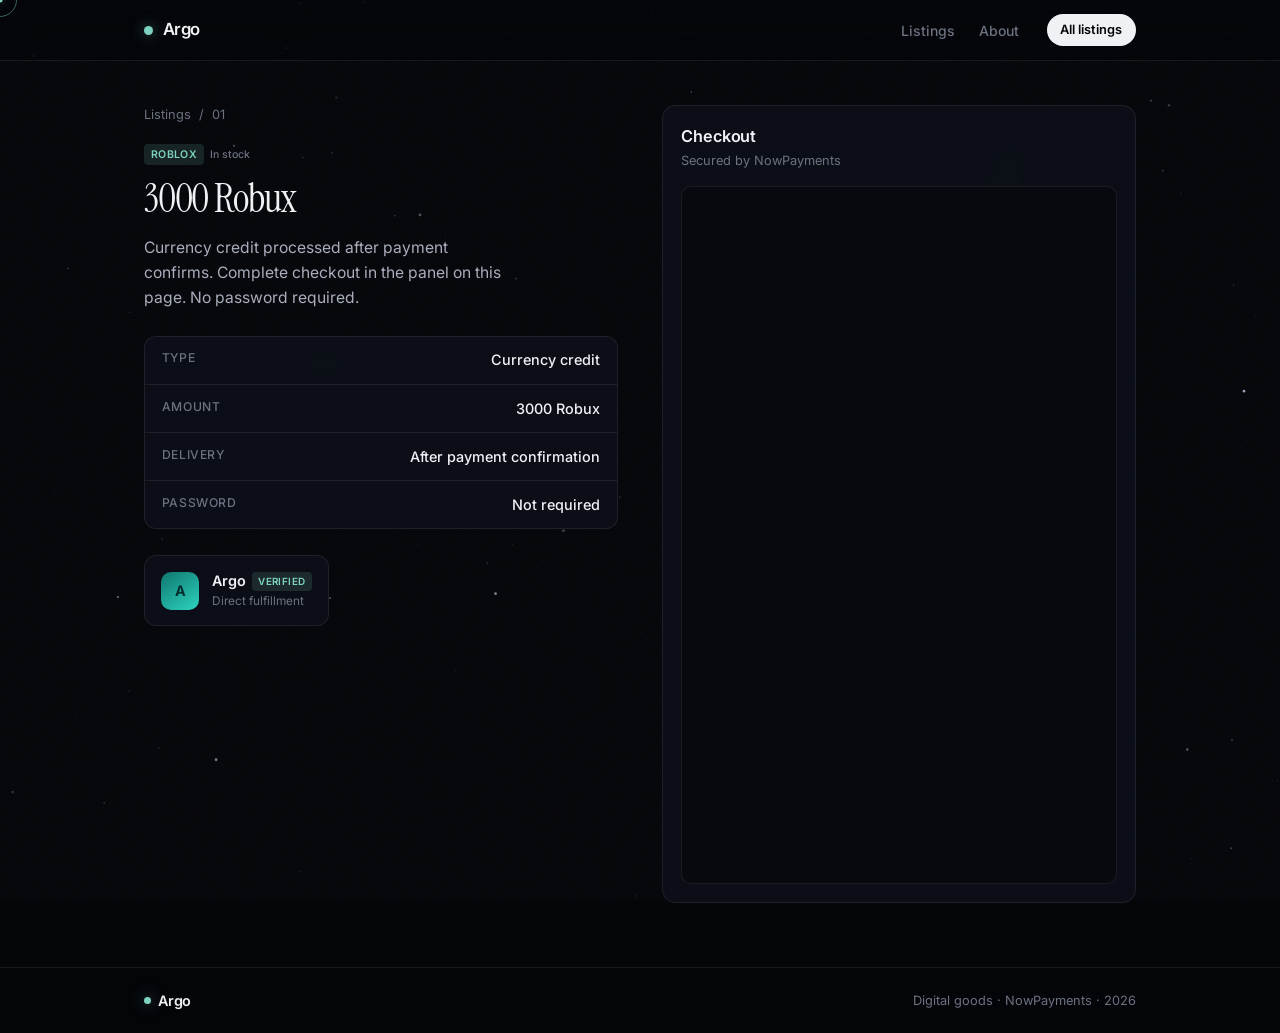
==== commit 393da35f: "Brand home, listings page, add Korblox & Headless bundle" ====
--- a/3000-robux.html
+++ b/3000-robux.html
@@ -20,10 +20,10 @@
     <div class="shell header-inner">
       <a href="index.html" class="brand"><span class="brand-mark" aria-hidden="true"></span> Argo</a>
       <nav class="nav" aria-label="Primary">
-        <a href="index.html#catalog">Catalog</a>
-        <a href="index.html#how">How it works</a>
+        <a href="listings.html">Listings</a>
+        <a href="index.html#about">About</a>
       </nav>
-      <a href="index.html#catalog" class="btn-header">All offers</a>
+      <a href="listings.html" class="btn-header">All listings</a>
     </div>
   </header>
 
@@ -31,7 +31,7 @@
     <section class="product">
       <div class="shell product-grid">
         <div class="product-info">
-          <p class="crumb"><a href="index.html#catalog">Catalog</a> <span aria-hidden="true">/</span> 01</p>
+          <p class="crumb"><a href="listings.html">Listings</a> <span aria-hidden="true">/</span> 01</p>
           <div class="offer-tags">
             <span class="tag">Roblox</span>
             <span class="stock">In stock</span>
--- a/style.css
+++ b/style.css
@@ -48,7 +48,6 @@
   cursor: auto;
 }
 
-/* Background layers */
 #stars {
   position: fixed;
   inset: 0;
@@ -68,7 +67,6 @@
   background-size: 180px;
 }
 
-/* Custom cursor */
 .cursor,
 .cursor-dot {
   position: fixed;
@@ -106,7 +104,6 @@
   display: none;
 }
 
-/* Shell */
 .shell {
   width: 100%;
   max-width: 1040px;
@@ -123,65 +120,39 @@
   z-index: 1;
 }
 
-/* Focus */
 a:focus-visible,
 button:focus-visible {
   outline: none;
   box-shadow: var(--focus);
 }
 
-/* Motion */
 @keyframes rise {
-  from {
-    opacity: 0;
-    transform: translateY(16px);
-  }
-  to {
-    opacity: 1;
-    transform: translateY(0);
-  }
+  from { opacity: 0; transform: translateY(16px); }
+  to { opacity: 1; transform: translateY(0); }
 }
 
 @keyframes brand-in {
-  from {
-    opacity: 0;
-    transform: translateY(-6px);
-    filter: blur(3px);
-  }
-  to {
-    opacity: 1;
-    transform: translateY(0);
-    filter: blur(0);
-  }
-}
-
-.brand {
-  animation: brand-in 0.85s var(--ease) both;
-}
-
+  from { opacity: 0; transform: translateY(-6px); filter: blur(3px); }
+  to { opacity: 1; transform: translateY(0); filter: blur(0); }
+}
+
+.brand { animation: brand-in 0.85s var(--ease) both; }
 .nav,
-.btn-header {
-  animation: rise 0.65s var(--ease) 0.1s both;
-}
-
-.hero-copy {
-  animation: rise 0.8s var(--ease) 0.18s both;
-}
-
-.hero-aside {
-  animation: rise 0.8s var(--ease) 0.28s both;
-}
-
-.offer-list > li {
-  animation: rise 0.55s var(--ease) both;
-}
-
-.offer-list > li:nth-child(1) { animation-delay: 0.4s; }
-.offer-list > li:nth-child(2) { animation-delay: 0.48s; }
-.offer-list > li:nth-child(3) { animation-delay: 0.56s; }
-.offer-list > li:nth-child(4) { animation-delay: 0.64s; }
-
-/* Header */
+.btn-header { animation: rise 0.65s var(--ease) 0.1s both; }
+.hero-brand-inner { animation: rise 0.85s var(--ease) 0.15s both; }
+.about-grid > * { animation: rise 0.6s var(--ease) both; }
+.about-copy { animation-delay: 0.2s; }
+.about-seller { animation-delay: 0.28s; }
+.about-steps { animation-delay: 0.36s; }
+.about-cta { animation-delay: 0.44s; }
+
+.offer-list > li { animation: rise 0.55s var(--ease) both; }
+.offer-list > li:nth-child(1) { animation-delay: 0.15s; }
+.offer-list > li:nth-child(2) { animation-delay: 0.22s; }
+.offer-list > li:nth-child(3) { animation-delay: 0.29s; }
+.offer-list > li:nth-child(4) { animation-delay: 0.36s; }
+.offer-list > li:nth-child(5) { animation-delay: 0.43s; }
+
 .site-header {
   position: sticky;
   top: 0;
@@ -237,7 +208,8 @@
   transition: color 0.15s;
 }
 
-.nav a:hover {
+.nav a:hover,
+.nav a[aria-current="page"] {
   color: var(--text);
 }
 
@@ -257,17 +229,16 @@
   color: var(--accent-ink);
 }
 
-/* Hero */
-.hero {
-  padding: 4.5rem 0 3.75rem;
+/* Brand hero */
+.hero-brand {
+  padding: 6.5rem 0 5.5rem;
   border-bottom: 1px solid var(--line);
-}
-
-.hero-inner {
-  display: grid;
-  grid-template-columns: 1.15fr 0.85fr;
-  gap: 3rem;
-  align-items: end;
+  text-align: center;
+}
+
+.hero-brand-inner {
+  max-width: 36rem;
+  margin: 0 auto;
 }
 
 .kicker {
@@ -279,26 +250,26 @@
   margin-bottom: 1.1rem;
 }
 
-.hero h1 {
+.hero-brand h1 {
   font-family: var(--serif);
-  font-size: clamp(2.5rem, 5.5vw, 3.75rem);
+  font-size: clamp(3.5rem, 12vw, 6rem);
   font-weight: 400;
-  line-height: 1.06;
-  letter-spacing: -0.03em;
-  margin-bottom: 1.15rem;
-}
-
-.hero h1 em {
-  font-style: italic;
-  color: var(--text-2);
+  line-height: 1;
+  letter-spacing: -0.04em;
+  margin-bottom: 1.35rem;
 }
 
 .lead {
   color: var(--text-2);
-  font-size: 1.02rem;
-  max-width: 34ch;
+  font-size: 1.05rem;
   line-height: 1.65;
-  margin-bottom: 1.85rem;
+  margin-bottom: 2rem;
+}
+
+.lead-wide {
+  max-width: 32ch;
+  margin-left: auto;
+  margin-right: auto;
 }
 
 .hero-actions {
@@ -306,6 +277,7 @@
   flex-wrap: wrap;
   gap: 0.75rem;
   align-items: center;
+  justify-content: center;
 }
 
 .btn-primary {
@@ -316,7 +288,7 @@
   text-decoration: none;
   font-weight: 600;
   font-size: 0.9rem;
-  padding: 0.75rem 1.2rem;
+  padding: 0.75rem 1.25rem;
   border-radius: 999px;
   transition: transform 0.15s var(--ease), box-shadow 0.15s;
   box-shadow: 0 0 0 1px rgba(255, 255, 255, 0.06) inset, 0 8px 22px rgba(125, 211, 192, 0.18);
@@ -340,38 +312,45 @@
   color: var(--text);
 }
 
-.hero-aside {
-  display: flex;
-  flex-direction: column;
-  gap: 0.75rem;
-}
-
-.stat-grid {
+/* About on home */
+.about {
+  padding: 4rem 0 5rem;
+}
+
+.about-grid {
   display: grid;
-  grid-template-columns: 1fr 1fr;
-  gap: 0.75rem;
-}
-
-.stat {
-  background: var(--panel);
-  border: 1px solid var(--line);
-  border-radius: var(--radius);
-  padding: 1.1rem 1rem;
-  backdrop-filter: blur(12px);
-}
-
-.stat-num {
-  display: block;
+  gap: 2rem;
+}
+
+.about-copy h2 {
   font-family: var(--serif);
-  font-size: 1.7rem;
+  font-size: 1.65rem;
+  font-weight: 400;
   letter-spacing: -0.02em;
-  margin-bottom: 0.1rem;
-}
-
-.stat-label {
-  font-size: 0.72rem;
-  color: var(--text-3);
-  font-weight: 500;
+  margin-bottom: 0.65rem;
+}
+
+.about-copy p {
+  color: var(--text-2);
+  max-width: 48ch;
+  font-size: 0.98rem;
+  line-height: 1.6;
+}
+
+.about-seller {
+  width: fit-content;
+}
+
+.about-steps {
+  list-style: none;
+  display: grid;
+  grid-template-columns: repeat(3, 1fr);
+  gap: 1rem;
+  margin-top: 0.5rem;
+}
+
+.about-cta {
+  margin-top: 0.5rem;
 }
 
 .seller {
@@ -427,135 +406,6 @@
   font-size: 0.74rem;
   color: var(--text-3);
   margin-top: 0.08rem;
-}
-
-/* Catalog */
-.catalog {
-  padding: 3.75rem 0 3.25rem;
-}
-
-.section-head {
-  display: flex;
-  align-items: baseline;
-  justify-content: space-between;
-  gap: 1rem;
-  margin-bottom: 1.5rem;
-  padding-bottom: 1rem;
-  border-bottom: 1px solid var(--line);
-}
-
-.section-head h2 {
-  font-family: var(--serif);
-  font-size: 1.55rem;
-  font-weight: 400;
-  letter-spacing: -0.02em;
-}
-
-.section-head p {
-  color: var(--text-3);
-  font-size: 0.875rem;
-}
-
-.offer-list {
-  list-style: none;
-}
-
-.offer {
-  display: grid;
-  grid-template-columns: 3.25rem 1fr auto;
-  gap: 1.15rem;
-  align-items: center;
-  padding: 1.4rem 0.25rem;
-  border-bottom: 1px solid var(--line);
-  text-decoration: none;
-  color: inherit;
-  border-radius: 8px;
-  transition: background 0.18s, padding-left 0.22s var(--ease);
-}
-
-.offer:hover {
-  background: rgba(255, 255, 255, 0.025);
-  padding-left: 0.55rem;
-}
-
-.offer:hover .offer-arrow {
-  transform: translateX(4px);
-  color: var(--accent);
-}
-
-.offer-num {
-  font-family: var(--serif);
-  font-size: 1.05rem;
-  color: var(--text-3);
-}
-
-.offer-tags {
-  display: flex;
-  gap: 0.4rem;
-  align-items: center;
-  margin-bottom: 0.4rem;
-}
-
-.tag {
-  font-size: 0.66rem;
-  font-weight: 600;
-  letter-spacing: 0.04em;
-  text-transform: uppercase;
-  color: var(--accent);
-  background: var(--accent-dim);
-  padding: 0.16rem 0.42rem;
-  border-radius: 4px;
-}
-
-.stock {
-  font-size: 0.66rem;
-  font-weight: 500;
-  color: var(--text-3);
-}
-
-.offer-main h3 {
-  font-size: 1.1rem;
-  font-weight: 600;
-  letter-spacing: -0.02em;
-  margin-bottom: 0.22rem;
-}
-
-.offer-main p {
-  color: var(--text-3);
-  font-size: 0.88rem;
-  max-width: 42ch;
-}
-
-.offer-action {
-  display: flex;
-  align-items: center;
-  gap: 1rem;
-}
-
-.offer-cta {
-  font-size: 0.85rem;
-  font-weight: 500;
-  color: var(--text-2);
-}
-
-.offer-arrow {
-  font-size: 1.1rem;
-  color: var(--text-3);
-  transition: transform 0.2s var(--ease), color 0.15s;
-}
-
-/* How */
-.how {
-  padding: 3.25rem 0 4.5rem;
-  border-top: 1px solid var(--line);
-  background: rgba(11, 13, 20, 0.5);
-}
-
-.steps {
-  list-style: none;
-  display: grid;
-  grid-template-columns: repeat(3, 1fr);
-  gap: 1rem;
 }
 
 .step {
@@ -590,6 +440,121 @@
   color: var(--text-3);
   font-size: 0.88rem;
   line-height: 1.55;
+}
+
+/* Listings page */
+.catalog-page {
+  padding: 3rem 0 4.5rem;
+}
+
+.section-head {
+  display: flex;
+  align-items: flex-end;
+  justify-content: space-between;
+  gap: 1rem;
+  margin-bottom: 1.5rem;
+  padding-bottom: 1rem;
+  border-bottom: 1px solid var(--line);
+}
+
+.section-head h2 {
+  font-family: var(--serif);
+  font-size: 1.75rem;
+  font-weight: 400;
+  letter-spacing: -0.02em;
+}
+
+.section-head p {
+  color: var(--text-3);
+  font-size: 0.875rem;
+}
+
+.offer-list {
+  list-style: none;
+}
+
+.offer {
+  display: grid;
+  grid-template-columns: 3.25rem 1fr auto;
+  gap: 1.15rem;
+  align-items: center;
+  padding: 1.4rem 0.25rem;
+  border-bottom: 1px solid var(--line);
+  text-decoration: none;
+  color: inherit;
+  border-radius: 8px;
+  transition: background 0.18s, padding-left 0.22s var(--ease);
+}
+
+.offer:hover {
+  background: rgba(255, 255, 255, 0.025);
+  padding-left: 0.55rem;
+}
+
+.offer:hover .offer-arrow {
+  transform: translateX(4px);
+  color: var(--accent);
+}
+
+.offer-num {
+  font-family: var(--serif);
+  font-size: 1.05rem;
+  color: var(--text-3);
+}
+
+.offer-tags {
+  display: flex;
+  gap: 0.4rem;
+  align-items: center;
+  margin-bottom: 0.4rem;
+}
+
+.tag {
+  font-size: 0.66rem;
+  font-weight: 600;
+  letter-spacing: 0.04em;
+  text-transform: uppercase;
+  color: var(--accent);
+  background: var(--accent-dim);
+  padding: 0.16rem 0.42rem;
+  border-radius: 4px;
+}
+
+.stock {
+  font-size: 0.66rem;
+  font-weight: 500;
+  color: var(--text-3);
+}
+
+.offer-main h3 {
+  font-size: 1.1rem;
+  font-weight: 600;
+  letter-spacing: -0.02em;
+  margin-bottom: 0.22rem;
+}
+
+.offer-main p {
+  color: var(--text-3);
+  font-size: 0.88rem;
+  max-width: 44ch;
+}
+
+.offer-action {
+  display: flex;
+  align-items: center;
+  gap: 1rem;
+}
+
+.offer-cta {
+  font-size: 0.85rem;
+  font-weight: 500;
+  color: var(--text-2);
+}
+
+.offer-arrow {
+  font-size: 1.1rem;
+  color: var(--text-3);
+  transition: transform 0.2s var(--ease), color 0.15s;
 }
 
 /* Product */
@@ -719,7 +684,6 @@
   border: none;
 }
 
-/* Footer */
 .site-footer {
   margin-top: auto;
   border-top: 1px solid var(--line);
@@ -748,20 +712,14 @@
   font-size: 0.8rem;
 }
 
-/* Responsive */
 @media (max-width: 840px) {
-  .hero-inner,
   .product-grid,
-  .steps {
+  .about-steps {
     grid-template-columns: 1fr;
   }
 
-  .hero {
-    padding: 3rem 0 2.75rem;
-  }
-
-  .hero-aside {
-    max-width: 340px;
+  .hero-brand {
+    padding: 4.5rem 0 4rem;
   }
 
   .offer {
@@ -783,7 +741,7 @@
   .section-head {
     flex-direction: column;
     align-items: flex-start;
-    gap: 0.3rem;
+    gap: 0.35rem;
   }
 }
 
@@ -791,8 +749,8 @@
   .brand,
   .nav,
   .btn-header,
-  .hero-copy,
-  .hero-aside,
+  .hero-brand-inner,
+  .about-grid > *,
   .offer-list > li {
     animation: none !important;
   }
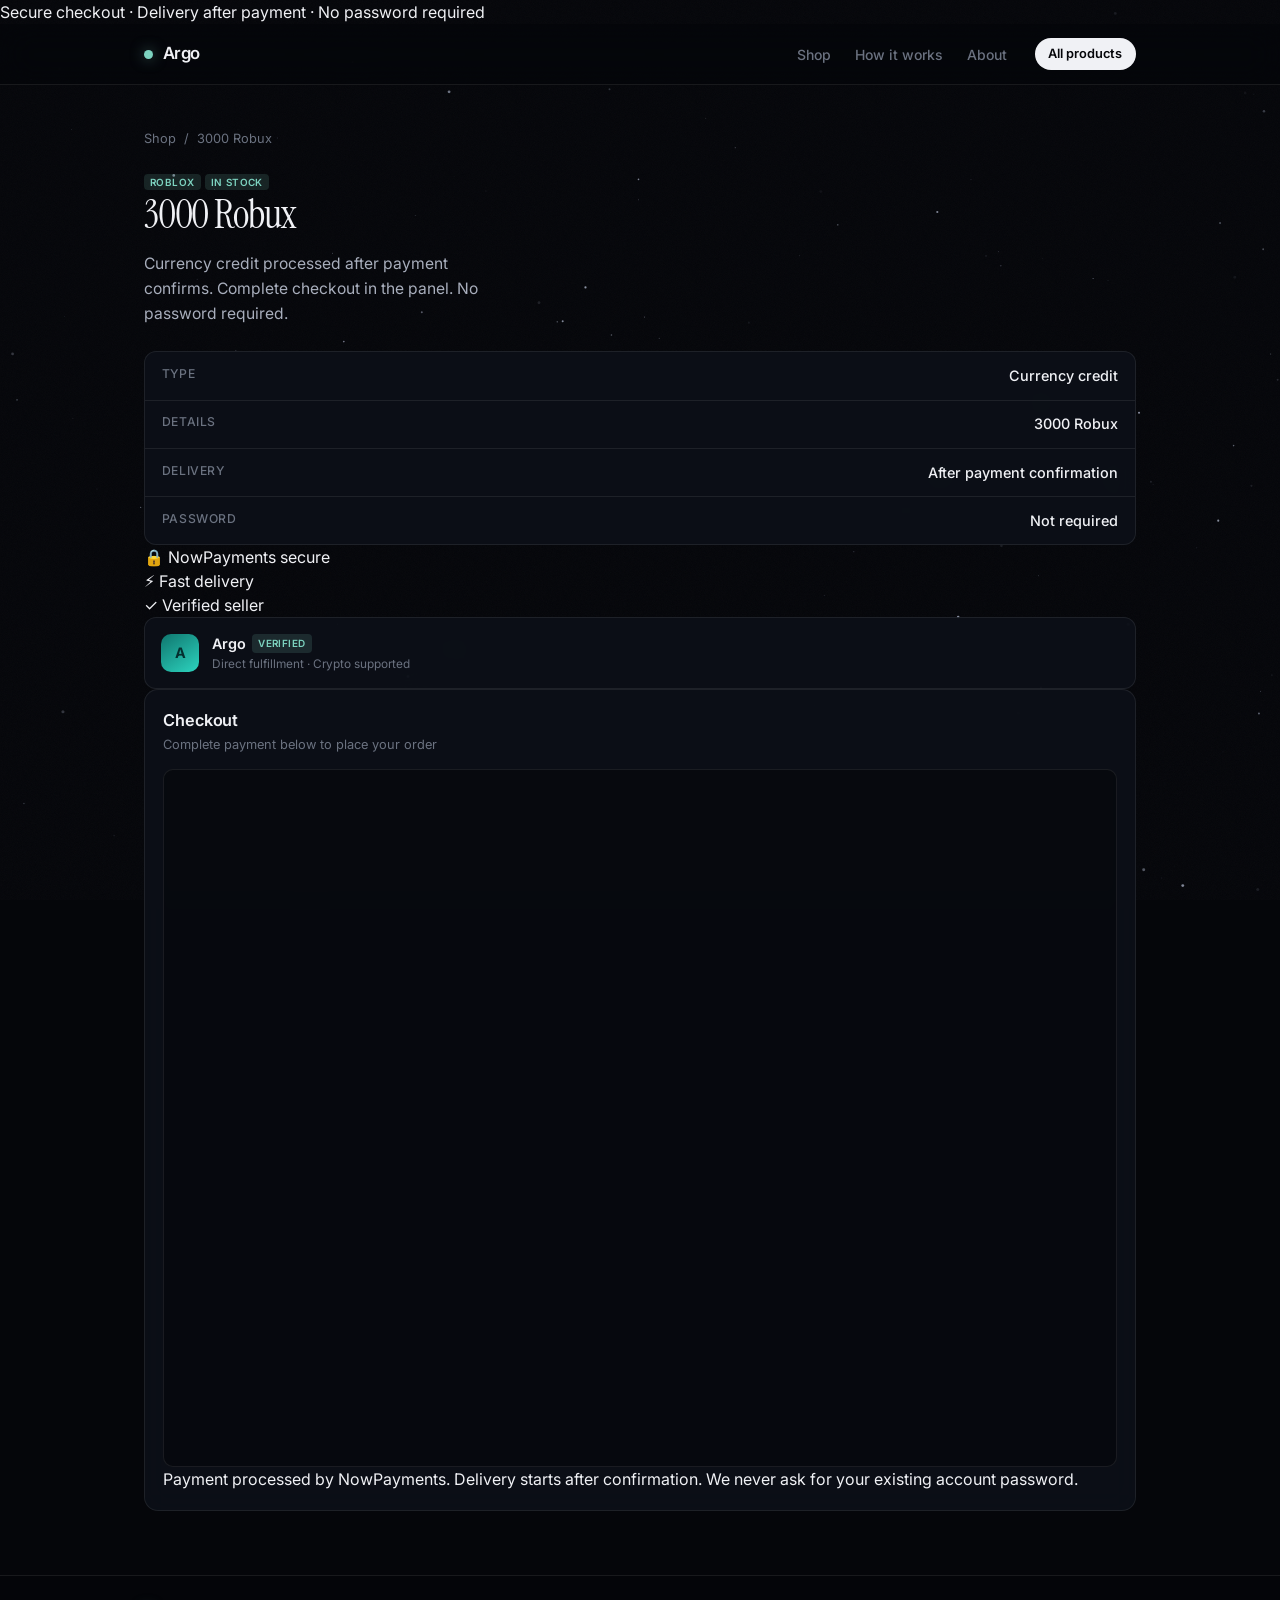
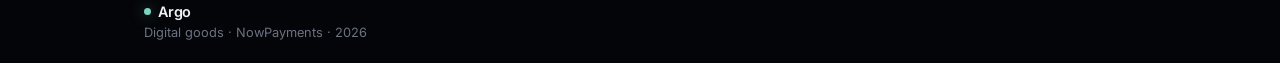
==== commit 0dd43db2: "Update product pages with shop buy-box layout and trust signals" ====
--- a/3000-robux.html
+++ b/3000-robux.html
@@ -4,7 +4,7 @@
   <meta charset="UTF-8">
   <meta name="viewport" content="width=device-width, initial-scale=1.0">
   <title>3000 Robux — Argo</title>
-  <meta name="description" content="Buy 3000 Robux. Currency credit after payment confirms. Secure NowPayments checkout.">
+  <meta name="description" content="Buy 3000 Robux. Currency credit processed after payment confirms. Secure NowPayments checkout.">
   <link rel="stylesheet" href="style.css">
   <link rel="preconnect" href="https://fonts.googleapis.com">
   <link rel="preconnect" href="https://fonts.gstatic.com" crossorigin>
@@ -13,49 +13,54 @@
 <body>
   <canvas id="stars" aria-hidden="true"></canvas>
   <div class="noise" aria-hidden="true"></div>
-  <div class="cursor" id="cursor" aria-hidden="true"></div>
-  <div class="cursor-dot" id="cursor-dot" aria-hidden="true"></div>
+  <div class="promo-bar">Secure checkout · Delivery after payment · No password required</div>
 
   <header class="site-header">
     <div class="shell header-inner">
       <a href="index.html" class="brand"><span class="brand-mark" aria-hidden="true"></span> Argo</a>
       <nav class="nav" aria-label="Primary">
-        <a href="listings.html">Listings</a>
+        <a href="listings.html">Shop</a>
+        <a href="index.html#how">How it works</a>
         <a href="index.html#about">About</a>
       </nav>
-      <a href="listings.html" class="btn-header">All listings</a>
+      <a href="listings.html" class="btn-header">All products</a>
     </div>
   </header>
 
   <main>
     <section class="product">
-      <div class="shell product-grid">
+      <div class="shell product-layout">
         <div class="product-info">
-          <p class="crumb"><a href="listings.html">Listings</a> <span aria-hidden="true">/</span> 01</p>
-          <div class="offer-tags">
-            <span class="tag">Roblox</span>
-            <span class="stock">In stock</span>
+          <p class="crumb"><a href="listings.html">Shop</a> <span aria-hidden="true">/</span> 3000 Robux</p>
+          <div class="card-badges">
+            <span class="badge badge-accent">Roblox</span>
+            <span class="badge badge-stock">In stock</span>
           </div>
           <h1>3000 Robux</h1>
-          <p class="product-lead">Currency credit processed after payment confirms. Complete checkout in the panel on this page. No password required.</p>
+          <p class="product-lead">Currency credit processed after payment confirms. Complete checkout in the panel. No password required.</p>
           <dl class="specs">
             <div><dt>Type</dt><dd>Currency credit</dd></div>
-            <div><dt>Amount</dt><dd>3000 Robux</dd></div>
+            <div><dt>Details</dt><dd>3000 Robux</dd></div>
             <div><dt>Delivery</dt><dd>After payment confirmation</dd></div>
             <div><dt>Password</dt><dd>Not required</dd></div>
           </dl>
-          <div class="seller compact">
+          <div class="pdp-trust">
+            <div><span aria-hidden="true">🔒</span> NowPayments secure</div>
+            <div><span aria-hidden="true">⚡</span> Fast delivery</div>
+            <div><span aria-hidden="true">✓</span> Verified seller</div>
+          </div>
+          <div class="seller">
             <div class="seller-avatar" aria-hidden="true">A</div>
             <div>
-              <p class="seller-name">Argo <span class="badge">Verified</span></p>
-              <p class="seller-meta">Direct fulfillment</p>
+              <p class="seller-name">Argo <span class="badge badge-accent">Verified</span></p>
+              <p class="seller-meta">Direct fulfillment · Crypto supported</p>
             </div>
           </div>
         </div>
         <aside class="checkout" aria-label="Checkout">
           <div class="checkout-head">
             <h2>Checkout</h2>
-            <p>Secured by NowPayments</p>
+            <p>Complete payment below to place your order</p>
           </div>
           <div class="widget">
             <iframe
@@ -68,18 +73,20 @@
               title="NowPayments payment widget"
             ></iframe>
           </div>
+          <p class="checkout-note">Payment processed by NowPayments. Delivery starts after confirmation. We never ask for your existing account password.</p>
         </aside>
       </div>
     </section>
   </main>
 
   <footer class="site-footer">
-    <div class="shell footer-inner">
-      <div class="footer-brand"><span class="brand-mark small" aria-hidden="true"></span> Argo</div>
-      <p>Digital goods · NowPayments · 2026</p>
+    <div class="shell">
+      <div class="footer-bottom" style="border:none;padding-top:0">
+        <div class="footer-brand"><span class="brand-mark small" aria-hidden="true"></span> Argo</div>
+        <p>Digital goods · NowPayments · 2026</p>
+      </div>
     </div>
   </footer>
   <script src="stars.js"></script>
-  <script src="cursor.js"></script>
 </body>
 </html>
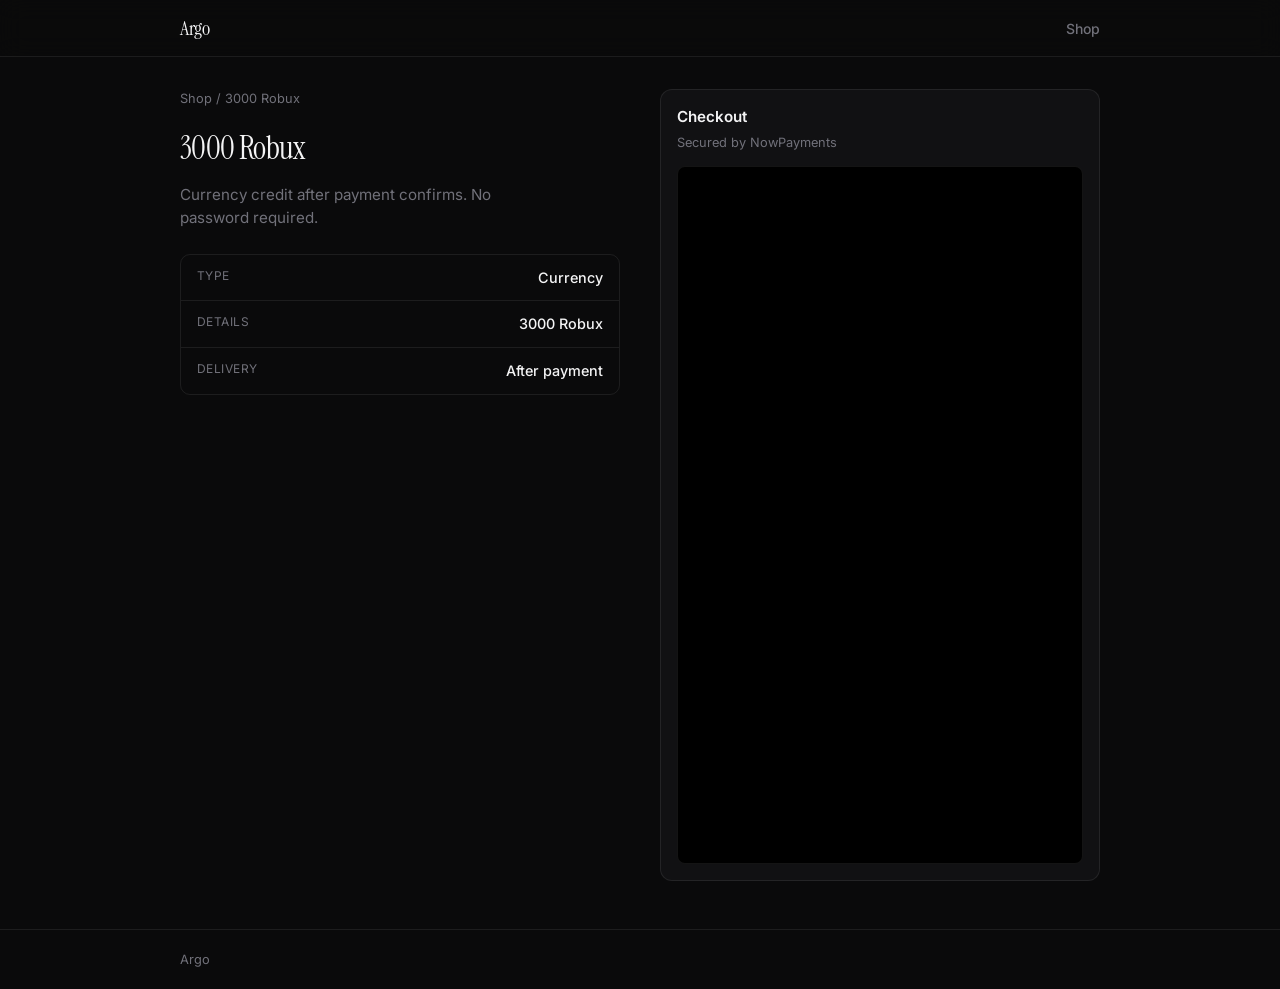
==== commit 0ccc2a9b: "Minimal product pages — no emoji, no filler copy" ====
--- a/3000-robux.html
+++ b/3000-robux.html
@@ -4,89 +4,46 @@
   <meta charset="UTF-8">
   <meta name="viewport" content="width=device-width, initial-scale=1.0">
   <title>3000 Robux — Argo</title>
-  <meta name="description" content="Buy 3000 Robux. Currency credit processed after payment confirms. Secure NowPayments checkout.">
+  <meta name="description" content="3000 Robux. Currency credit after payment confirms.">
   <link rel="stylesheet" href="style.css">
   <link rel="preconnect" href="https://fonts.googleapis.com">
   <link rel="preconnect" href="https://fonts.gstatic.com" crossorigin>
   <link href="https://fonts.googleapis.com/css2?family=Instrument+Serif:ital@0;1&family=Inter:wght@400;500;600;700&display=swap" rel="stylesheet">
 </head>
 <body>
-  <canvas id="stars" aria-hidden="true"></canvas>
-  <div class="noise" aria-hidden="true"></div>
-  <div class="promo-bar">Secure checkout · Delivery after payment · No password required</div>
-
   <header class="site-header">
     <div class="shell header-inner">
-      <a href="index.html" class="brand"><span class="brand-mark" aria-hidden="true"></span> Argo</a>
+      <a href="index.html" class="brand">Argo</a>
       <nav class="nav" aria-label="Primary">
-        <a href="listings.html">Shop</a>
-        <a href="index.html#how">How it works</a>
-        <a href="index.html#about">About</a>
+        <a href="index.html">Shop</a>
       </nav>
-      <a href="listings.html" class="btn-header">All products</a>
     </div>
   </header>
-
   <main>
     <section class="product">
       <div class="shell product-layout">
         <div class="product-info">
-          <p class="crumb"><a href="listings.html">Shop</a> <span aria-hidden="true">/</span> 3000 Robux</p>
-          <div class="card-badges">
-            <span class="badge badge-accent">Roblox</span>
-            <span class="badge badge-stock">In stock</span>
+          <p class="crumb"><a href="index.html">Shop</a> / 3000 Robux</p>
+          <h1>3000 Robux</h1>
+          <p class="lead">Currency credit after payment confirms. No password required.</p>
+          <dl class="specs">
+            <div><dt>Type</dt><dd>Currency</dd></div>
+            <div><dt>Details</dt><dd>3000 Robux</dd></div>
+            <div><dt>Delivery</dt><dd>After payment</dd></div>
+          </dl>
+        </div>
+        <aside class="checkout">
+          <h2>Checkout</h2>
+          <p class="sub">Secured by NowPayments</p>
+          <div class="widget">
+            <iframe src="https://nowpayments.io/embeds/payment-widget?iid=6103315017" width="410" height="696" frameborder="0" scrolling="no" style="overflow-y: hidden;" title="Payment"></iframe>
           </div>
-          <h1>3000 Robux</h1>
-          <p class="product-lead">Currency credit processed after payment confirms. Complete checkout in the panel. No password required.</p>
-          <dl class="specs">
-            <div><dt>Type</dt><dd>Currency credit</dd></div>
-            <div><dt>Details</dt><dd>3000 Robux</dd></div>
-            <div><dt>Delivery</dt><dd>After payment confirmation</dd></div>
-            <div><dt>Password</dt><dd>Not required</dd></div>
-          </dl>
-          <div class="pdp-trust">
-            <div><span aria-hidden="true">🔒</span> NowPayments secure</div>
-            <div><span aria-hidden="true">⚡</span> Fast delivery</div>
-            <div><span aria-hidden="true">✓</span> Verified seller</div>
-          </div>
-          <div class="seller">
-            <div class="seller-avatar" aria-hidden="true">A</div>
-            <div>
-              <p class="seller-name">Argo <span class="badge badge-accent">Verified</span></p>
-              <p class="seller-meta">Direct fulfillment · Crypto supported</p>
-            </div>
-          </div>
-        </div>
-        <aside class="checkout" aria-label="Checkout">
-          <div class="checkout-head">
-            <h2>Checkout</h2>
-            <p>Complete payment below to place your order</p>
-          </div>
-          <div class="widget">
-            <iframe
-              src="https://nowpayments.io/embeds/payment-widget?iid=6103315017"
-              width="410"
-              height="696"
-              frameborder="0"
-              scrolling="no"
-              style="overflow-y: hidden;"
-              title="NowPayments payment widget"
-            ></iframe>
-          </div>
-          <p class="checkout-note">Payment processed by NowPayments. Delivery starts after confirmation. We never ask for your existing account password.</p>
         </aside>
       </div>
     </section>
   </main>
-
   <footer class="site-footer">
-    <div class="shell">
-      <div class="footer-bottom" style="border:none;padding-top:0">
-        <div class="footer-brand"><span class="brand-mark small" aria-hidden="true"></span> Argo</div>
-        <p>Digital goods · NowPayments · 2026</p>
-      </div>
-    </div>
+    <div class="shell"><p>Argo</p></div>
   </footer>
-  <script src="stars.js"></script>
 </body>
 </html>
--- a/style.css
+++ b/style.css
@@ -1,35 +1,17 @@
-/* Argo — production marketplace */
-
-*,
-*::before,
-*::after {
-  margin: 0;
-  padding: 0;
-  box-sizing: border-box;
-}
+*, *::before, *::after { margin: 0; padding: 0; box-sizing: border-box; }
 
 :root {
-  --bg: #05060a;
-  --elev: #0b0d14;
-  --panel: rgba(14, 17, 26, 0.78);
-  --text: #f0f1f5;
-  --text-2: #a8aebc;
-  --text-3: #6b7280;
-  --line: rgba(255, 255, 255, 0.08);
-  --line-2: rgba(255, 255, 255, 0.14);
-  --accent: #7dd3c0;
-  --accent-dim: rgba(125, 211, 192, 0.14);
-  --accent-ink: #042f2e;
+  --bg: #0a0a0b;
+  --surface: #111113;
+  --text: #f4f4f5;
+  --muted: #71717a;
+  --line: rgba(255,255,255,0.08);
+  --accent: #22c55e;
   --serif: "Instrument Serif", Georgia, serif;
-  --sans: "Inter", system-ui, -apple-system, sans-serif;
-  --radius: 12px;
-  --ease: cubic-bezier(0.22, 1, 0.36, 1);
-  --focus: 0 0 0 2px var(--bg), 0 0 0 4px var(--accent);
-}
-
-html {
-  scroll-behavior: smooth;
-}
+  --sans: "Inter", system-ui, sans-serif;
+}
+
+html { scroll-behavior: smooth; }
 
 body {
   font-family: var(--sans);
@@ -40,726 +22,214 @@
   display: flex;
   flex-direction: column;
   -webkit-font-smoothing: antialiased;
-  cursor: none;
-  position: relative;
-}
-
-body.touch {
-  cursor: auto;
-}
-
-#stars {
+}
+
+.intro {
   position: fixed;
   inset: 0;
-  width: 100%;
-  height: 100%;
-  z-index: 0;
+  z-index: 9999;
+  background: #000;
+  display: flex;
+  align-items: center;
+  justify-content: center;
+  transition: opacity 0.9s ease, visibility 0.9s ease;
+}
+.intro.done {
+  opacity: 0;
+  visibility: hidden;
   pointer-events: none;
 }
-
-.noise {
-  position: fixed;
-  inset: 0;
-  z-index: 0;
-  pointer-events: none;
-  opacity: 0.03;
-  background-image: url("data:image/svg+xml,%3Csvg viewBox='0 0 256 256' xmlns='http://www.w3.org/2000/svg'%3E%3Cfilter id='n'%3E%3CfeTurbulence type='fractalNoise' baseFrequency='0.85' numOctaves='4' stitchTiles='stitch'/%3E%3C/filter%3E%3Crect width='100%25' height='100%25' filter='url(%23n)'/%3E%3C/svg%3E");
-  background-size: 180px;
-}
-
-.cursor,
-.cursor-dot {
-  position: fixed;
-  top: 0;
-  left: 0;
-  pointer-events: none;
-  z-index: 9999;
-  border-radius: 50%;
-  transform: translate(-50%, -50%);
-}
-
-.cursor {
-  width: 34px;
-  height: 34px;
-  border: 1px solid rgba(125, 211, 192, 0.45);
-  transition: width 0.18s var(--ease), height 0.18s var(--ease), border-color 0.18s, background 0.18s;
-}
-
-.cursor.hover {
-  width: 48px;
-  height: 48px;
-  border-color: var(--accent);
-  background: rgba(125, 211, 192, 0.06);
-}
-
-.cursor-dot {
-  width: 5px;
-  height: 5px;
-  background: var(--accent);
-  box-shadow: 0 0 10px rgba(125, 211, 192, 0.5);
-}
-
-body.touch .cursor,
-body.touch .cursor-dot {
-  display: none;
+.intro-word {
+  font-family: var(--serif);
+  font-size: clamp(2.5rem, 8vw, 4.5rem);
+  font-weight: 400;
+  letter-spacing: -0.04em;
+  color: #fff;
+  opacity: 0;
+  animation: introIn 1.2s ease 0.2s forwards;
+}
+@keyframes introIn {
+  0% { opacity: 0; transform: translateY(8px); }
+  40% { opacity: 1; transform: translateY(0); }
+  100% { opacity: 1; transform: translateY(0); }
+}
+@media (prefers-reduced-motion: reduce) {
+  .intro { display: none; }
+  .intro-word { animation: none; opacity: 1; }
 }
 
 .shell {
   width: 100%;
-  max-width: 1040px;
+  max-width: 960px;
   margin: 0 auto;
-  padding: 0 1.5rem;
-  position: relative;
-  z-index: 1;
-}
-
-main,
-.site-header,
-.site-footer {
-  position: relative;
-  z-index: 1;
-}
-
-a:focus-visible,
-button:focus-visible {
-  outline: none;
-  box-shadow: var(--focus);
-}
-
-@keyframes rise {
-  from { opacity: 0; transform: translateY(16px); }
-  to { opacity: 1; transform: translateY(0); }
-}
-
-@keyframes brand-in {
-  from { opacity: 0; transform: translateY(-6px); filter: blur(3px); }
-  to { opacity: 1; transform: translateY(0); filter: blur(0); }
-}
-
-.brand { animation: brand-in 0.85s var(--ease) both; }
-.nav,
-.btn-header { animation: rise 0.65s var(--ease) 0.1s both; }
-.hero-brand-inner { animation: rise 0.85s var(--ease) 0.15s both; }
-.about-grid > * { animation: rise 0.6s var(--ease) both; }
-.about-copy { animation-delay: 0.2s; }
-.about-seller { animation-delay: 0.28s; }
-.about-steps { animation-delay: 0.36s; }
-.about-cta { animation-delay: 0.44s; }
-
-.offer-list > li { animation: rise 0.55s var(--ease) both; }
-.offer-list > li:nth-child(1) { animation-delay: 0.15s; }
-.offer-list > li:nth-child(2) { animation-delay: 0.22s; }
-.offer-list > li:nth-child(3) { animation-delay: 0.29s; }
-.offer-list > li:nth-child(4) { animation-delay: 0.36s; }
-.offer-list > li:nth-child(5) { animation-delay: 0.43s; }
+  padding: 0 1.25rem;
+}
 
 .site-header {
   position: sticky;
   top: 0;
   z-index: 50;
-  background: rgba(5, 6, 10, 0.75);
-  backdrop-filter: blur(16px) saturate(1.15);
-  -webkit-backdrop-filter: blur(16px) saturate(1.15);
+  background: rgba(10, 10, 11, 0.9);
+  backdrop-filter: blur(12px);
   border-bottom: 1px solid var(--line);
 }
-
 .header-inner {
   display: flex;
   align-items: center;
-  gap: 1.75rem;
-  height: 60px;
-}
-
+  height: 56px;
+  gap: 1.5rem;
+}
 .brand {
-  display: inline-flex;
-  align-items: center;
-  gap: 0.6rem;
+  font-family: var(--serif);
+  font-size: 1.25rem;
+  color: var(--text);
   text-decoration: none;
-  color: var(--text);
-  font-weight: 600;
-  font-size: 1.05rem;
-  letter-spacing: -0.03em;
-}
-
-.brand-mark {
-  width: 9px;
-  height: 9px;
-  border-radius: 50%;
-  background: var(--accent);
-  box-shadow: 0 0 14px rgba(125, 211, 192, 0.5);
-}
-
-.brand-mark.small {
-  width: 7px;
-  height: 7px;
-}
-
+  letter-spacing: -0.02em;
+}
 .nav {
   display: flex;
-  gap: 1.5rem;
+  gap: 1.25rem;
   margin-left: auto;
 }
-
 .nav a {
-  color: var(--text-3);
+  color: var(--muted);
   text-decoration: none;
   font-size: 0.875rem;
   font-weight: 500;
-  transition: color 0.15s;
-}
-
+}
 .nav a:hover,
-.nav a[aria-current="page"] {
-  color: var(--text);
-}
-
-.btn-header {
-  font-size: 0.8rem;
-  font-weight: 600;
-  color: var(--bg);
-  background: var(--text);
-  text-decoration: none;
-  padding: 0.42rem 0.85rem;
-  border-radius: 999px;
-  transition: background 0.15s, color 0.15s;
-}
-
-.btn-header:hover {
-  background: var(--accent);
-  color: var(--accent-ink);
-}
-
-/* Brand hero */
-.hero-brand {
-  padding: 6.5rem 0 5.5rem;
-  border-bottom: 1px solid var(--line);
-  text-align: center;
-}
-
-.hero-brand-inner {
-  max-width: 36rem;
-  margin: 0 auto;
-}
-
-.kicker {
-  font-size: 0.7rem;
-  font-weight: 600;
-  letter-spacing: 0.12em;
-  text-transform: uppercase;
-  color: var(--accent);
-  margin-bottom: 1.1rem;
-}
-
-.hero-brand h1 {
-  font-family: var(--serif);
-  font-size: clamp(3.5rem, 12vw, 6rem);
-  font-weight: 400;
-  line-height: 1;
-  letter-spacing: -0.04em;
-  margin-bottom: 1.35rem;
-}
-
-.lead {
-  color: var(--text-2);
-  font-size: 1.05rem;
-  line-height: 1.65;
-  margin-bottom: 2rem;
-}
-
-.lead-wide {
-  max-width: 32ch;
-  margin-left: auto;
-  margin-right: auto;
-}
-
-.hero-actions {
-  display: flex;
-  flex-wrap: wrap;
-  gap: 0.75rem;
-  align-items: center;
-  justify-content: center;
-}
-
-.btn-primary {
-  display: inline-flex;
-  align-items: center;
-  background: var(--accent);
-  color: var(--accent-ink);
-  text-decoration: none;
-  font-weight: 600;
-  font-size: 0.9rem;
-  padding: 0.75rem 1.25rem;
-  border-radius: 999px;
-  transition: transform 0.15s var(--ease), box-shadow 0.15s;
-  box-shadow: 0 0 0 1px rgba(255, 255, 255, 0.06) inset, 0 8px 22px rgba(125, 211, 192, 0.18);
-}
-
-.btn-primary:hover {
-  transform: translateY(-1px);
-  box-shadow: 0 0 0 1px rgba(255, 255, 255, 0.1) inset, 0 12px 28px rgba(125, 211, 192, 0.25);
-}
-
-.btn-ghost {
-  color: var(--text-2);
-  text-decoration: none;
-  font-size: 0.9rem;
-  font-weight: 500;
-  padding: 0.75rem 0.4rem;
-  transition: color 0.15s;
-}
-
-.btn-ghost:hover {
-  color: var(--text);
-}
-
-/* About on home */
-.about {
-  padding: 4rem 0 5rem;
-}
-
-.about-grid {
-  display: grid;
-  gap: 2rem;
-}
-
-.about-copy h2 {
-  font-family: var(--serif);
-  font-size: 1.65rem;
-  font-weight: 400;
-  letter-spacing: -0.02em;
-  margin-bottom: 0.65rem;
-}
-
-.about-copy p {
-  color: var(--text-2);
-  max-width: 48ch;
-  font-size: 0.98rem;
-  line-height: 1.6;
-}
-
-.about-seller {
-  width: fit-content;
-}
-
-.about-steps {
-  list-style: none;
-  display: grid;
-  grid-template-columns: repeat(3, 1fr);
-  gap: 1rem;
-  margin-top: 0.5rem;
-}
-
-.about-cta {
-  margin-top: 0.5rem;
-}
-
-.seller {
-  display: flex;
-  align-items: center;
-  gap: 0.8rem;
-  background: var(--panel);
-  border: 1px solid var(--line);
-  border-radius: var(--radius);
-  padding: 0.9rem 1rem;
-  backdrop-filter: blur(12px);
-}
-
-.seller.compact {
-  margin-top: 1.6rem;
-  width: fit-content;
-}
-
-.seller-avatar {
-  width: 38px;
-  height: 38px;
-  border-radius: 10px;
-  background: linear-gradient(145deg, #0f766e, #2dd4bf);
-  color: var(--accent-ink);
-  display: flex;
-  align-items: center;
-  justify-content: center;
-  font-weight: 700;
-  font-size: 0.9rem;
-  flex-shrink: 0;
-}
-
-.seller-name {
-  font-size: 0.9rem;
-  font-weight: 600;
-  display: flex;
-  align-items: center;
-  gap: 0.4rem;
-}
-
-.badge {
-  font-size: 0.62rem;
-  font-weight: 600;
-  letter-spacing: 0.04em;
-  text-transform: uppercase;
-  color: var(--accent);
-  background: var(--accent-dim);
-  padding: 0.14rem 0.38rem;
-  border-radius: 4px;
-}
-
-.seller-meta {
-  font-size: 0.74rem;
-  color: var(--text-3);
-  margin-top: 0.08rem;
-}
-
-.step {
-  background: var(--panel);
-  border: 1px solid var(--line);
-  border-radius: var(--radius);
-  padding: 1.4rem 1.25rem;
-  backdrop-filter: blur(10px);
-  transition: border-color 0.2s;
-}
-
-.step:hover {
-  border-color: var(--line-2);
-}
-
-.step-num {
-  font-family: var(--serif);
-  font-size: 0.95rem;
-  color: var(--accent);
-  display: block;
-  margin-bottom: 0.75rem;
-}
-
-.step h3 {
-  font-size: 1.02rem;
-  font-weight: 600;
-  margin-bottom: 0.35rem;
-  letter-spacing: -0.015em;
-}
-
-.step p {
-  color: var(--text-3);
-  font-size: 0.88rem;
-  line-height: 1.55;
-}
-
-/* Listings page */
-.catalog-page {
-  padding: 3rem 0 4.5rem;
-}
-
-.section-head {
-  display: flex;
-  align-items: flex-end;
-  justify-content: space-between;
-  gap: 1rem;
-  margin-bottom: 1.5rem;
-  padding-bottom: 1rem;
-  border-bottom: 1px solid var(--line);
-}
-
-.section-head h2 {
+.nav a[aria-current="page"] { color: var(--text); }
+
+main { flex: 1; }
+
+.page-title {
+  padding: 2.5rem 0 1.5rem;
+}
+.page-title h1 {
   font-family: var(--serif);
   font-size: 1.75rem;
   font-weight: 400;
   letter-spacing: -0.02em;
 }
 
-.section-head p {
-  color: var(--text-3);
-  font-size: 0.875rem;
-}
-
 .offer-list {
   list-style: none;
-}
-
+  border-top: 1px solid var(--line);
+}
 .offer {
-  display: grid;
-  grid-template-columns: 3.25rem 1fr auto;
-  gap: 1.15rem;
+  display: flex;
   align-items: center;
-  padding: 1.4rem 0.25rem;
+  justify-content: space-between;
+  gap: 1rem;
+  padding: 1.15rem 0;
   border-bottom: 1px solid var(--line);
   text-decoration: none;
   color: inherit;
-  border-radius: 8px;
-  transition: background 0.18s, padding-left 0.22s var(--ease);
-}
-
-.offer:hover {
-  background: rgba(255, 255, 255, 0.025);
-  padding-left: 0.55rem;
-}
-
-.offer:hover .offer-arrow {
-  transform: translateX(4px);
-  color: var(--accent);
-}
-
-.offer-num {
-  font-family: var(--serif);
-  font-size: 1.05rem;
-  color: var(--text-3);
-}
-
-.offer-tags {
-  display: flex;
-  gap: 0.4rem;
-  align-items: center;
-  margin-bottom: 0.4rem;
-}
-
-.tag {
-  font-size: 0.66rem;
+  transition: background 0.15s;
+}
+.offer:hover { background: rgba(255,255,255,0.02); }
+.offer h2 {
+  font-size: 1rem;
   font-weight: 600;
-  letter-spacing: 0.04em;
-  text-transform: uppercase;
-  color: var(--accent);
-  background: var(--accent-dim);
-  padding: 0.16rem 0.42rem;
-  border-radius: 4px;
-}
-
-.stock {
-  font-size: 0.66rem;
-  font-weight: 500;
-  color: var(--text-3);
-}
-
-.offer-main h3 {
-  font-size: 1.1rem;
-  font-weight: 600;
+  letter-spacing: -0.01em;
+}
+.offer .meta {
+  font-size: 0.8rem;
+  color: var(--muted);
+  margin-top: 0.2rem;
+}
+.offer .go {
+  font-size: 0.875rem;
+  color: var(--muted);
+  flex-shrink: 0;
+}
+.offer:hover .go { color: var(--text); }
+
+.product {
+  padding: 2rem 0 3rem;
+}
+.product-layout {
+  display: grid;
+  gap: 2rem;
+}
+@media (min-width: 860px) {
+  .product-layout { grid-template-columns: 1fr 1fr; gap: 2.5rem; align-items: start; }
+}
+.crumb {
+  font-size: 0.8rem;
+  color: var(--muted);
+  margin-bottom: 1rem;
+}
+.crumb a { color: var(--muted); text-decoration: none; }
+.crumb a:hover { color: var(--text); }
+.product-info h1 {
+  font-family: var(--serif);
+  font-size: clamp(1.5rem, 3vw, 2rem);
+  font-weight: 400;
   letter-spacing: -0.02em;
-  margin-bottom: 0.22rem;
-}
-
-.offer-main p {
-  color: var(--text-3);
-  font-size: 0.88rem;
-  max-width: 44ch;
-}
-
-.offer-action {
-  display: flex;
-  align-items: center;
-  gap: 1rem;
-}
-
-.offer-cta {
-  font-size: 0.85rem;
-  font-weight: 500;
-  color: var(--text-2);
-}
-
-.offer-arrow {
-  font-size: 1.1rem;
-  color: var(--text-3);
-  transition: transform 0.2s var(--ease), color 0.15s;
-}
-
-/* Product */
-.product {
-  padding: 2.75rem 0 4rem;
-}
-
-.product-grid {
-  display: grid;
-  grid-template-columns: 1fr 1fr;
-  gap: 2.75rem;
-  align-items: start;
-}
-
-.crumb {
-  font-size: 0.8rem;
-  color: var(--text-3);
-  margin-bottom: 1.25rem;
-}
-
-.crumb a {
-  color: var(--text-3);
-  text-decoration: none;
-}
-
-.crumb a:hover {
-  color: var(--text);
-}
-
-.crumb span {
-  margin: 0 0.25rem;
-}
-
-.product-info .offer-tags {
-  margin-bottom: 0.7rem;
-}
-
-.product-info h1 {
-  font-family: var(--serif);
-  font-size: clamp(1.9rem, 3.8vw, 2.5rem);
-  font-weight: 400;
-  letter-spacing: -0.03em;
-  line-height: 1.12;
-  margin-bottom: 0.85rem;
-}
-
-.product-lead {
-  color: var(--text-2);
-  font-size: 0.98rem;
+  margin-bottom: 0.75rem;
+}
+.product-info .lead {
+  color: var(--muted);
+  font-size: 0.95rem;
   max-width: 36ch;
-  line-height: 1.6;
-  margin-bottom: 1.6rem;
-}
-
+  margin-bottom: 1.5rem;
+}
 .specs {
   border: 1px solid var(--line);
-  border-radius: var(--radius);
+  border-radius: 10px;
   overflow: hidden;
-  background: var(--panel);
-  backdrop-filter: blur(10px);
-}
-
+}
 .specs > div {
   display: flex;
   justify-content: space-between;
-  gap: 1rem;
-  padding: 0.8rem 1.05rem;
+  padding: 0.75rem 1rem;
   border-bottom: 1px solid var(--line);
   font-size: 0.9rem;
 }
-
-.specs > div:last-child {
-  border-bottom: none;
-}
-
-.specs dt {
-  color: var(--text-3);
-  font-weight: 500;
-  font-size: 0.76rem;
-  text-transform: uppercase;
-  letter-spacing: 0.05em;
-}
-
-.specs dd {
-  color: var(--text);
-  font-weight: 500;
-  text-align: right;
-}
+.specs > div:last-child { border-bottom: none; }
+.specs dt { color: var(--muted); font-size: 0.75rem; text-transform: uppercase; letter-spacing: 0.04em; }
+.specs dd { font-weight: 500; }
 
 .checkout {
-  background: var(--panel);
+  background: var(--surface);
   border: 1px solid var(--line);
-  border-radius: calc(var(--radius) + 2px);
-  padding: 1.15rem;
+  border-radius: 12px;
+  padding: 1rem;
   position: sticky;
-  top: 5rem;
-  backdrop-filter: blur(14px);
-}
-
-.checkout-head {
-  margin-bottom: 0.95rem;
-}
-
-.checkout-head h2 {
-  font-size: 1.02rem;
+  top: 4.5rem;
+}
+.checkout h2 {
+  font-size: 0.95rem;
   font-weight: 600;
-  letter-spacing: -0.01em;
-}
-
-.checkout-head p {
-  color: var(--text-3);
-  font-size: 0.8rem;
-  margin-top: 0.15rem;
-}
-
+  margin-bottom: 0.25rem;
+}
+.checkout .sub {
+  font-size: 0.8rem;
+  color: var(--muted);
+  margin-bottom: 0.85rem;
+}
 .widget {
   display: flex;
   justify-content: center;
   overflow: hidden;
-  border-radius: 10px;
-  background: rgba(0, 0, 0, 0.35);
+  border-radius: 8px;
+  background: #000;
   border: 1px solid var(--line);
 }
-
-.widget iframe {
-  max-width: 100%;
-  border: none;
-}
+.widget iframe { max-width: 100%; border: none; }
 
 .site-footer {
   margin-top: auto;
   border-top: 1px solid var(--line);
-  padding: 1.35rem 0;
-  background: rgba(5, 6, 10, 0.85);
-}
-
-.footer-inner {
-  display: flex;
-  align-items: center;
-  justify-content: space-between;
-  gap: 1rem;
-}
-
-.footer-brand {
-  display: inline-flex;
-  align-items: center;
-  gap: 0.45rem;
-  font-weight: 600;
-  font-size: 0.9rem;
-  letter-spacing: -0.02em;
-}
-
+  padding: 1.25rem 0;
+}
 .site-footer p {
-  color: var(--text-3);
-  font-size: 0.8rem;
-}
-
-@media (max-width: 840px) {
-  .product-grid,
-  .about-steps {
-    grid-template-columns: 1fr;
-  }
-
-  .hero-brand {
-    padding: 4.5rem 0 4rem;
-  }
-
-  .offer {
-    grid-template-columns: 2.5rem 1fr;
-  }
-
-  .offer-action {
-    display: none;
-  }
-
-  .nav {
-    display: none;
-  }
-
-  .checkout {
-    position: static;
-  }
-
-  .section-head {
-    flex-direction: column;
-    align-items: flex-start;
-    gap: 0.35rem;
-  }
-}
-
-@media (prefers-reduced-motion: reduce) {
-  .brand,
-  .nav,
-  .btn-header,
-  .hero-brand-inner,
-  .about-grid > *,
-  .offer-list > li {
-    animation: none !important;
-  }
-
-  .cursor {
-    transition: none;
-  }
-
-  html {
-    scroll-behavior: auto;
-  }
-}
+  font-size: 0.8rem;
+  color: var(--muted);
+}
+
+@media (max-width: 700px) {
+  .nav { display: none; }
+  .checkout { position: static; }
+}
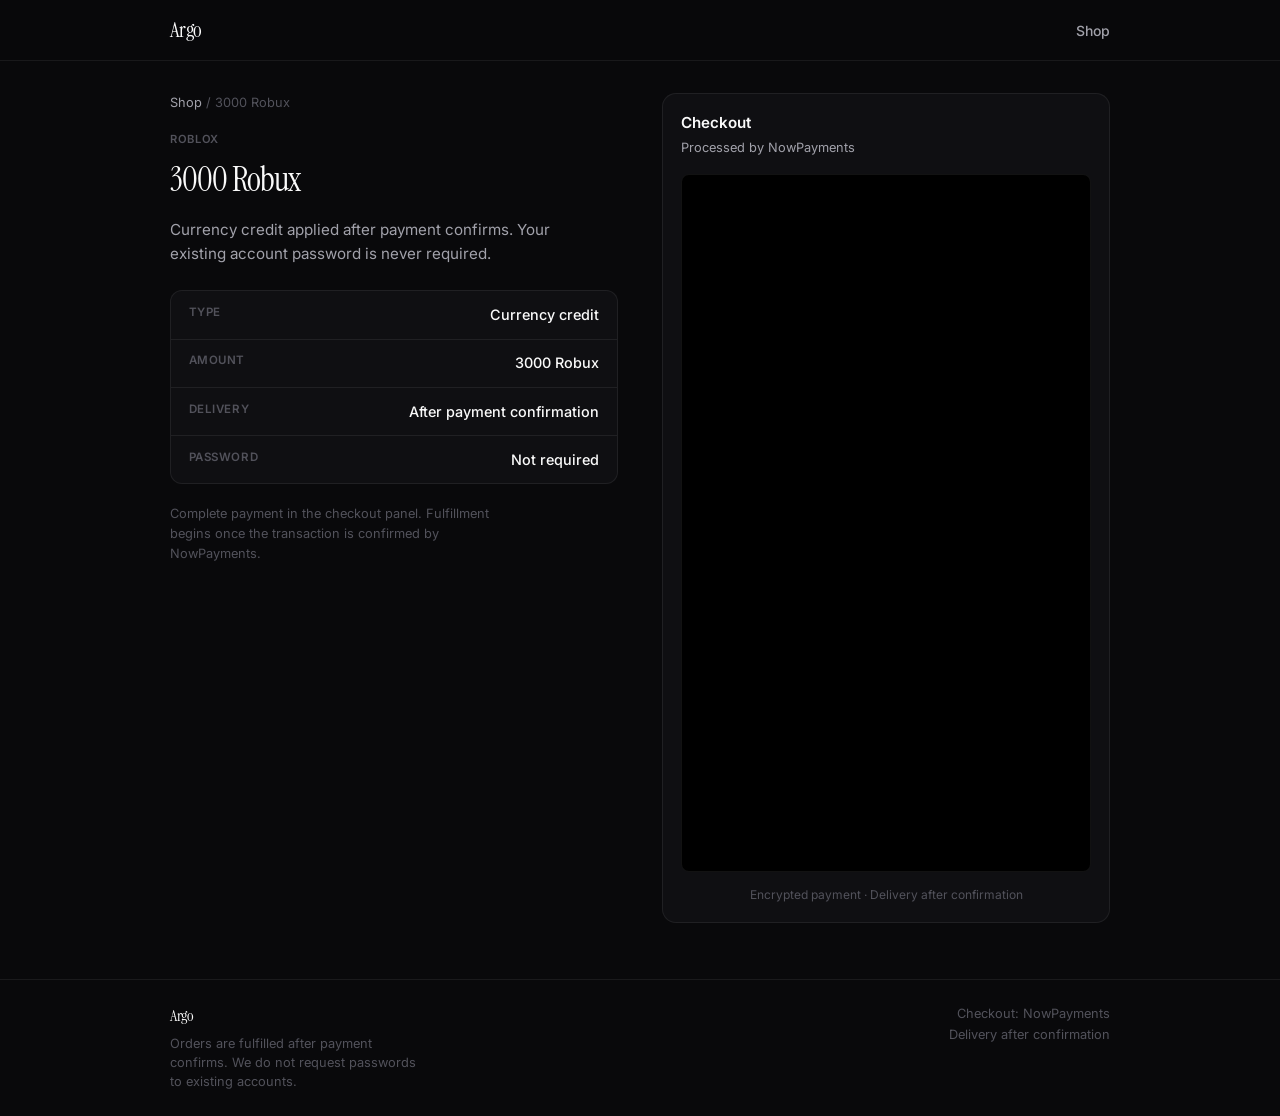
==== commit 5d1bbdad: "Align product pages with refined legit storefront layout" ====
--- a/3000-robux.html
+++ b/3000-robux.html
@@ -4,7 +4,8 @@
   <meta charset="UTF-8">
   <meta name="viewport" content="width=device-width, initial-scale=1.0">
   <title>3000 Robux — Argo</title>
-  <meta name="description" content="3000 Robux. Currency credit after payment confirms.">
+  <meta name="description" content="3000 Robux currency credit. Delivery after payment confirmation via NowPayments.">
+  <meta name="theme-color" content="#09090b">
   <link rel="stylesheet" href="style.css">
   <link rel="preconnect" href="https://fonts.googleapis.com">
   <link rel="preconnect" href="https://fonts.gstatic.com" crossorigin>
@@ -24,26 +25,39 @@
       <div class="shell product-layout">
         <div class="product-info">
           <p class="crumb"><a href="index.html">Shop</a> / 3000 Robux</p>
+          <p class="label">Roblox</p>
           <h1>3000 Robux</h1>
-          <p class="lead">Currency credit after payment confirms. No password required.</p>
+          <p class="lead">Currency credit applied after payment confirms. Your existing account password is never required.</p>
           <dl class="specs">
-            <div><dt>Type</dt><dd>Currency</dd></div>
-            <div><dt>Details</dt><dd>3000 Robux</dd></div>
-            <div><dt>Delivery</dt><dd>After payment</dd></div>
+            <div><dt>Type</dt><dd>Currency credit</dd></div>
+            <div><dt>Amount</dt><dd>3000 Robux</dd></div>
+            <div><dt>Delivery</dt><dd>After payment confirmation</dd></div>
+            <div><dt>Password</dt><dd>Not required</dd></div>
           </dl>
+          <p class="note">Complete payment in the checkout panel. Fulfillment begins once the transaction is confirmed by NowPayments.</p>
         </div>
         <aside class="checkout">
           <h2>Checkout</h2>
-          <p class="sub">Secured by NowPayments</p>
+          <p class="sub">Processed by NowPayments</p>
           <div class="widget">
             <iframe src="https://nowpayments.io/embeds/payment-widget?iid=6103315017" width="410" height="696" frameborder="0" scrolling="no" style="overflow-y: hidden;" title="Payment"></iframe>
           </div>
+          <p class="checkout-foot">Encrypted payment · Delivery after confirmation</p>
         </aside>
       </div>
     </section>
   </main>
   <footer class="site-footer">
-    <div class="shell"><p>Argo</p></div>
+    <div class="shell footer-inner">
+      <div>
+        <p class="footer-brand">Argo</p>
+        <p class="footer-note">Orders are fulfilled after payment confirms. We do not request passwords to existing accounts.</p>
+      </div>
+      <div class="footer-meta">
+        <p>Checkout: NowPayments</p>
+        <p>Delivery after confirmation</p>
+      </div>
+    </div>
   </footer>
 </body>
 </html>
--- a/style.css
+++ b/style.css
@@ -1,14 +1,17 @@
 *, *::before, *::after { margin: 0; padding: 0; box-sizing: border-box; }
 
 :root {
-  --bg: #0a0a0b;
-  --surface: #111113;
-  --text: #f4f4f5;
-  --muted: #71717a;
-  --line: rgba(255,255,255,0.08);
-  --accent: #22c55e;
+  --bg: #09090b;
+  --surface: #0f0f12;
+  --surface-2: #16161a;
+  --text: #fafafa;
+  --muted: #a1a1aa;
+  --dim: #52525b;
+  --line: rgba(255,255,255,0.07);
+  --line-strong: rgba(255,255,255,0.12);
   --serif: "Instrument Serif", Georgia, serif;
-  --sans: "Inter", system-ui, sans-serif;
+  --sans: "Inter", system-ui, -apple-system, sans-serif;
+  --radius: 12px;
 }
 
 html { scroll-behavior: smooth; }
@@ -49,18 +52,17 @@
   animation: introIn 1.2s ease 0.2s forwards;
 }
 @keyframes introIn {
-  0% { opacity: 0; transform: translateY(8px); }
-  40% { opacity: 1; transform: translateY(0); }
+  0% { opacity: 0; transform: translateY(6px); }
+  35% { opacity: 1; transform: translateY(0); }
   100% { opacity: 1; transform: translateY(0); }
 }
 @media (prefers-reduced-motion: reduce) {
   .intro { display: none; }
-  .intro-word { animation: none; opacity: 1; }
 }
 
 .shell {
   width: 100%;
-  max-width: 960px;
+  max-width: 980px;
   margin: 0 auto;
   padding: 0 1.25rem;
 }
@@ -69,27 +71,29 @@
   position: sticky;
   top: 0;
   z-index: 50;
-  background: rgba(10, 10, 11, 0.9);
-  backdrop-filter: blur(12px);
+  background: rgba(9, 9, 11, 0.92);
+  backdrop-filter: blur(14px);
+  -webkit-backdrop-filter: blur(14px);
   border-bottom: 1px solid var(--line);
 }
 .header-inner {
   display: flex;
   align-items: center;
-  height: 56px;
+  height: 60px;
   gap: 1.5rem;
 }
 .brand {
   font-family: var(--serif);
-  font-size: 1.25rem;
+  font-size: 1.3rem;
   color: var(--text);
   text-decoration: none;
-  letter-spacing: -0.02em;
+  letter-spacing: -0.03em;
 }
 .nav {
   display: flex;
-  gap: 1.25rem;
+  gap: 1.5rem;
   margin-left: auto;
+  align-items: center;
 }
 .nav a {
   color: var(--muted);
@@ -103,111 +107,166 @@
 main { flex: 1; }
 
 .page-title {
-  padding: 2.5rem 0 1.5rem;
+  padding: 2.75rem 0 0.35rem;
 }
 .page-title h1 {
   font-family: var(--serif);
-  font-size: 1.75rem;
+  font-size: 1.85rem;
   font-weight: 400;
-  letter-spacing: -0.02em;
-}
-
-.offer-list {
-  list-style: none;
-  border-top: 1px solid var(--line);
-}
-.offer {
-  display: flex;
-  align-items: center;
-  justify-content: space-between;
-  gap: 1rem;
-  padding: 1.15rem 0;
-  border-bottom: 1px solid var(--line);
+  letter-spacing: -0.03em;
+}
+.page-sub {
+  color: var(--dim);
+  font-size: 0.85rem;
+  margin-bottom: 1.75rem;
+  margin-top: 0.35rem;
+}
+
+.card-grid {
+  display: grid;
+  grid-template-columns: 1fr;
+  gap: 0.9rem;
+  padding-bottom: 3.5rem;
+}
+@media (min-width: 560px) {
+  .card-grid { grid-template-columns: repeat(2, 1fr); }
+}
+@media (min-width: 860px) {
+  .card-grid { grid-template-columns: repeat(3, 1fr); gap: 1rem; }
+}
+
+.card {
+  display: flex;
+  flex-direction: column;
+  background: var(--surface);
+  border: 1px solid var(--line);
+  border-radius: var(--radius);
+  padding: 1.35rem 1.4rem;
   text-decoration: none;
   color: inherit;
-  transition: background 0.15s;
-}
-.offer:hover { background: rgba(255,255,255,0.02); }
-.offer h2 {
-  font-size: 1rem;
-  font-weight: 600;
-  letter-spacing: -0.01em;
-}
-.offer .meta {
-  font-size: 0.8rem;
-  color: var(--muted);
-  margin-top: 0.2rem;
-}
-.offer .go {
-  font-size: 0.875rem;
-  color: var(--muted);
-  flex-shrink: 0;
-}
-.offer:hover .go { color: var(--text); }
+  min-height: 148px;
+  transition: border-color 0.15s, background 0.15s;
+}
+.card:hover {
+  border-color: var(--line-strong);
+  background: var(--surface-2);
+}
+.card .label {
+  font-size: 0.7rem;
+  font-weight: 600;
+  letter-spacing: 0.06em;
+  text-transform: uppercase;
+  color: var(--dim);
+  margin-bottom: 0.55rem;
+}
+.card h2 {
+  font-size: 1.05rem;
+  font-weight: 600;
+  letter-spacing: -0.02em;
+  margin-bottom: 0.3rem;
+}
+.card .meta {
+  font-size: 0.8rem;
+  color: var(--muted);
+  margin-bottom: auto;
+}
+.card .go {
+  display: inline-block;
+  margin-top: 1.15rem;
+  font-size: 0.85rem;
+  font-weight: 500;
+  color: var(--muted);
+}
+.card:hover .go { color: var(--text); }
 
 .product {
-  padding: 2rem 0 3rem;
+  padding: 2rem 0 3.5rem;
 }
 .product-layout {
   display: grid;
   gap: 2rem;
 }
 @media (min-width: 860px) {
-  .product-layout { grid-template-columns: 1fr 1fr; gap: 2.5rem; align-items: start; }
+  .product-layout { grid-template-columns: 1fr 1fr; gap: 2.75rem; align-items: start; }
 }
 .crumb {
   font-size: 0.8rem;
-  color: var(--muted);
-  margin-bottom: 1rem;
+  color: var(--dim);
+  margin-bottom: 1.15rem;
 }
 .crumb a { color: var(--muted); text-decoration: none; }
 .crumb a:hover { color: var(--text); }
+.product-info .label {
+  font-size: 0.7rem;
+  font-weight: 600;
+  letter-spacing: 0.06em;
+  text-transform: uppercase;
+  color: var(--dim);
+  margin-bottom: 0.5rem;
+}
 .product-info h1 {
   font-family: var(--serif);
-  font-size: clamp(1.5rem, 3vw, 2rem);
+  font-size: clamp(1.6rem, 3vw, 2.1rem);
   font-weight: 400;
-  letter-spacing: -0.02em;
+  letter-spacing: -0.03em;
   margin-bottom: 0.75rem;
 }
 .product-info .lead {
   color: var(--muted);
   font-size: 0.95rem;
-  max-width: 36ch;
+  max-width: 38ch;
+  line-height: 1.6;
   margin-bottom: 1.5rem;
 }
 .specs {
   border: 1px solid var(--line);
-  border-radius: 10px;
+  border-radius: var(--radius);
   overflow: hidden;
+  background: var(--surface);
 }
 .specs > div {
   display: flex;
   justify-content: space-between;
-  padding: 0.75rem 1rem;
+  gap: 1rem;
+  padding: 0.8rem 1.1rem;
   border-bottom: 1px solid var(--line);
   font-size: 0.9rem;
 }
 .specs > div:last-child { border-bottom: none; }
-.specs dt { color: var(--muted); font-size: 0.75rem; text-transform: uppercase; letter-spacing: 0.04em; }
-.specs dd { font-weight: 500; }
+.specs dt {
+  color: var(--dim);
+  font-size: 0.72rem;
+  font-weight: 600;
+  text-transform: uppercase;
+  letter-spacing: 0.05em;
+}
+.specs dd { font-weight: 500; text-align: right; }
+
+.note {
+  margin-top: 1.25rem;
+  font-size: 0.8rem;
+  color: var(--dim);
+  line-height: 1.55;
+  max-width: 40ch;
+}
 
 .checkout {
   background: var(--surface);
   border: 1px solid var(--line);
-  border-radius: 12px;
-  padding: 1rem;
+  border-radius: calc(var(--radius) + 2px);
+  padding: 1.15rem;
   position: sticky;
-  top: 4.5rem;
+  top: 4.75rem;
 }
 .checkout h2 {
   font-size: 0.95rem;
   font-weight: 600;
-  margin-bottom: 0.25rem;
+  margin-bottom: 0.2rem;
 }
 .checkout .sub {
   font-size: 0.8rem;
   color: var(--muted);
-  margin-bottom: 0.85rem;
+  margin-bottom: 1rem;
 }
 .widget {
   display: flex;
@@ -218,18 +277,47 @@
   border: 1px solid var(--line);
 }
 .widget iframe { max-width: 100%; border: none; }
+.checkout-foot {
+  margin-top: 0.9rem;
+  font-size: 0.75rem;
+  color: var(--dim);
+  line-height: 1.5;
+  text-align: center;
+}
 
 .site-footer {
   margin-top: auto;
   border-top: 1px solid var(--line);
-  padding: 1.25rem 0;
-}
-.site-footer p {
-  font-size: 0.8rem;
-  color: var(--muted);
+  padding: 1.5rem 0;
+}
+.footer-inner {
+  display: flex;
+  flex-wrap: wrap;
+  align-items: flex-start;
+  justify-content: space-between;
+  gap: 1rem;
+}
+.footer-brand {
+  font-family: var(--serif);
+  font-size: 1rem;
+  letter-spacing: -0.02em;
+  margin-bottom: 0.35rem;
+}
+.footer-note {
+  font-size: 0.8rem;
+  color: var(--dim);
+  max-width: 32ch;
+  line-height: 1.5;
+}
+.footer-meta {
+  font-size: 0.8rem;
+  color: var(--dim);
+  text-align: right;
+  line-height: 1.6;
 }
 
 @media (max-width: 700px) {
-  .nav { display: none; }
+  .nav a:not([aria-current]) { display: none; }
   .checkout { position: static; }
-}
+  .footer-meta { text-align: left; }
+}
